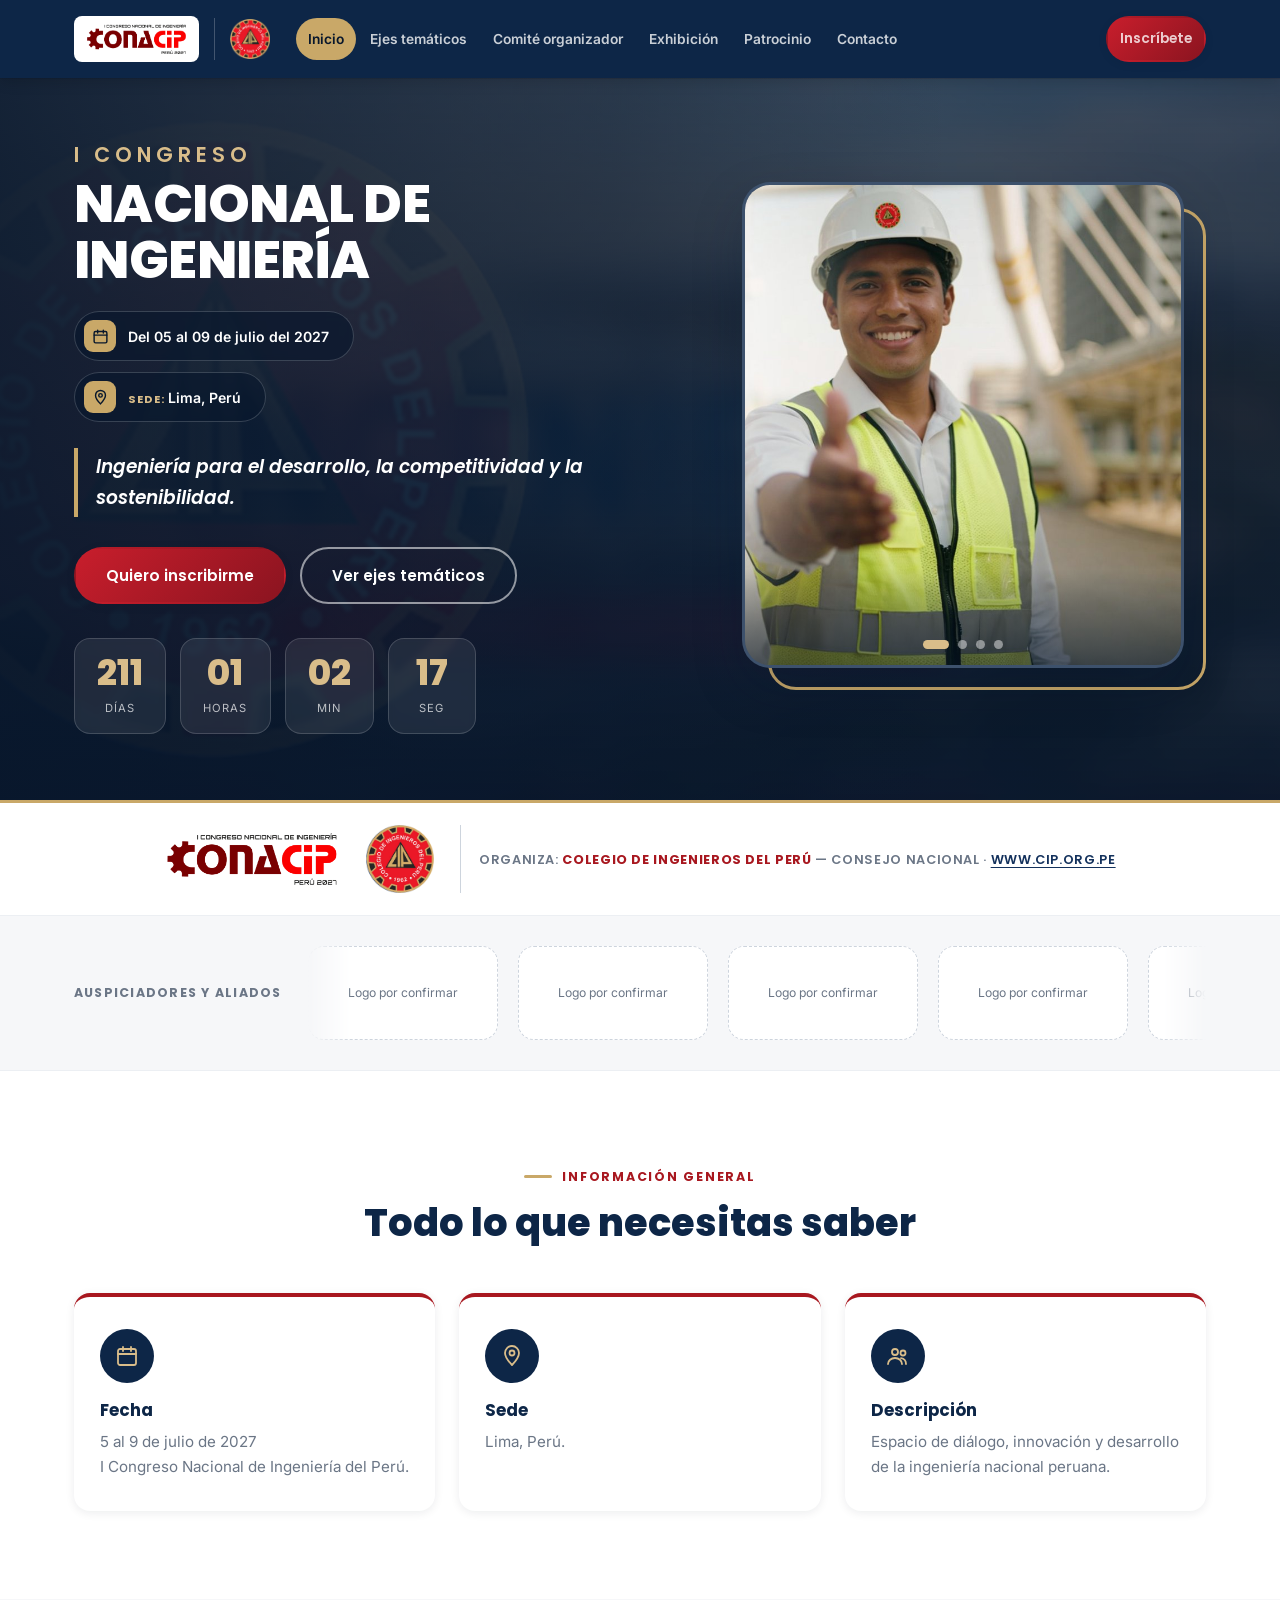
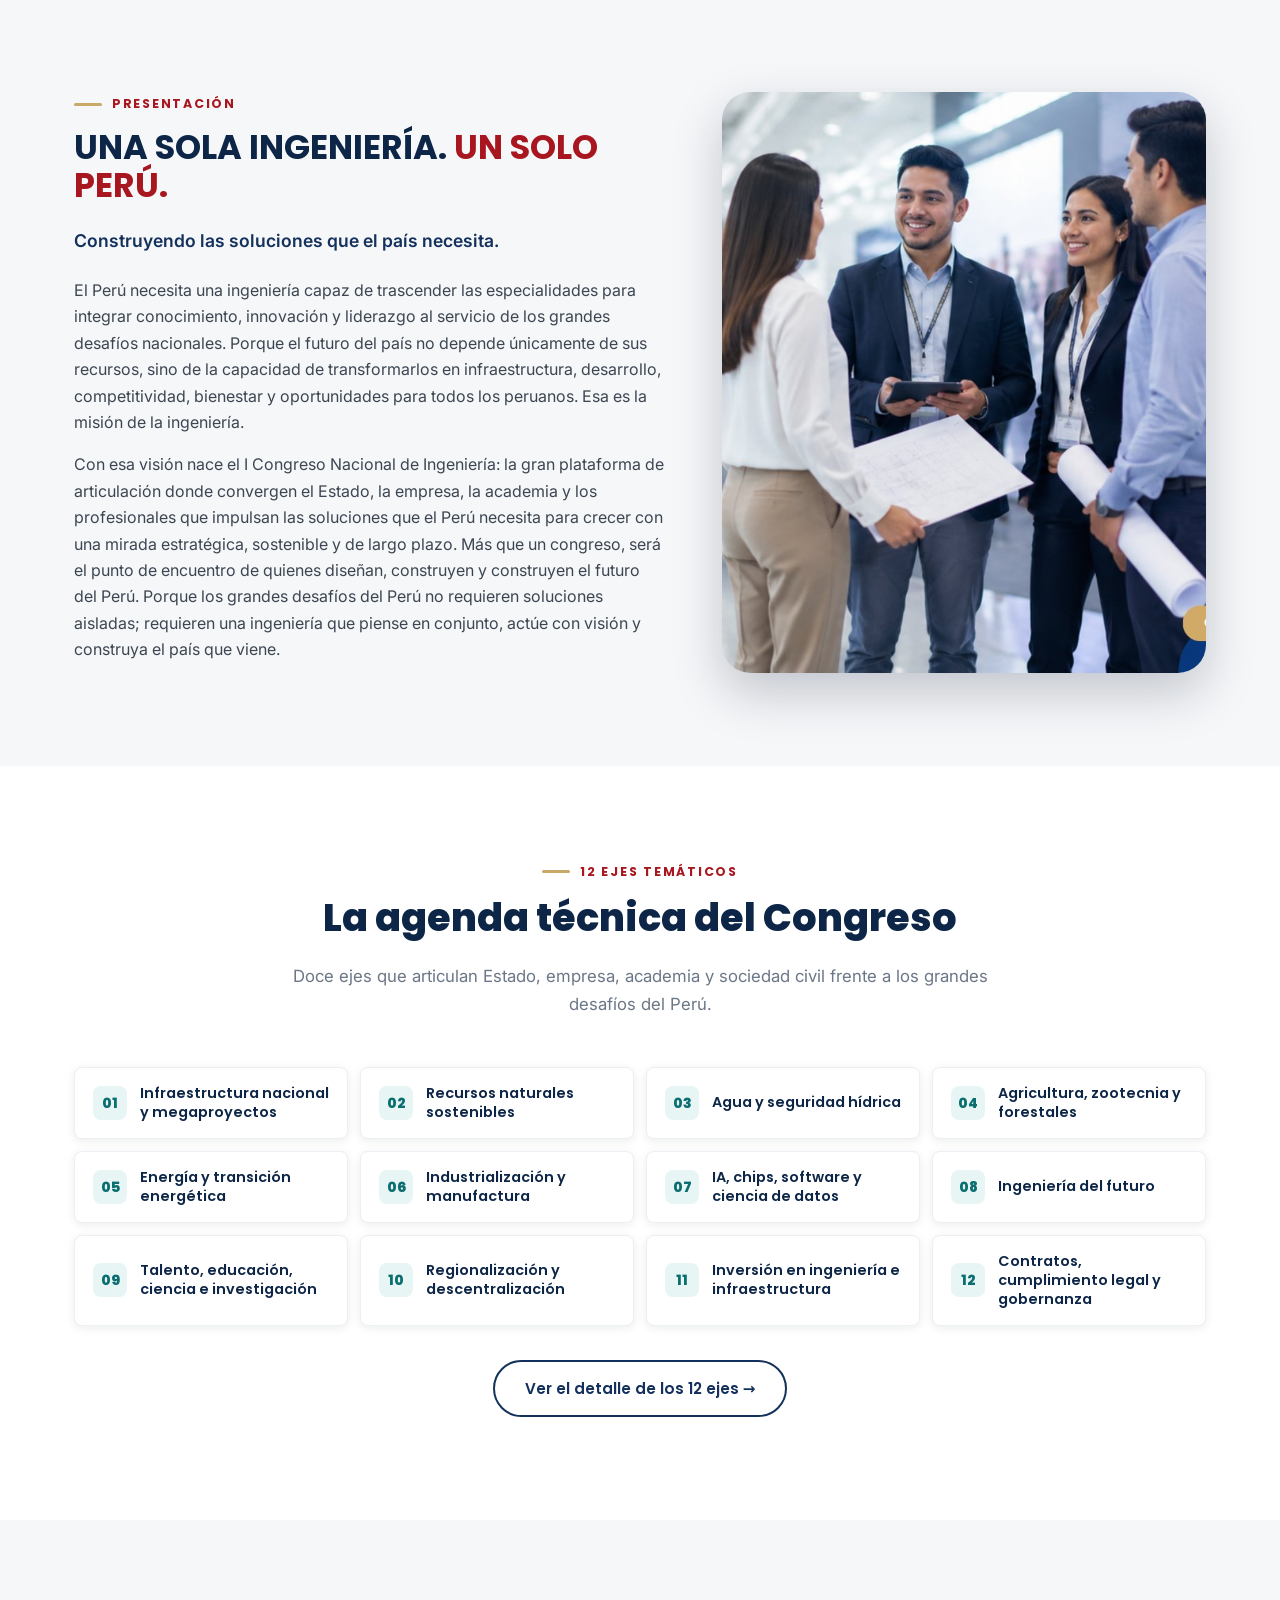
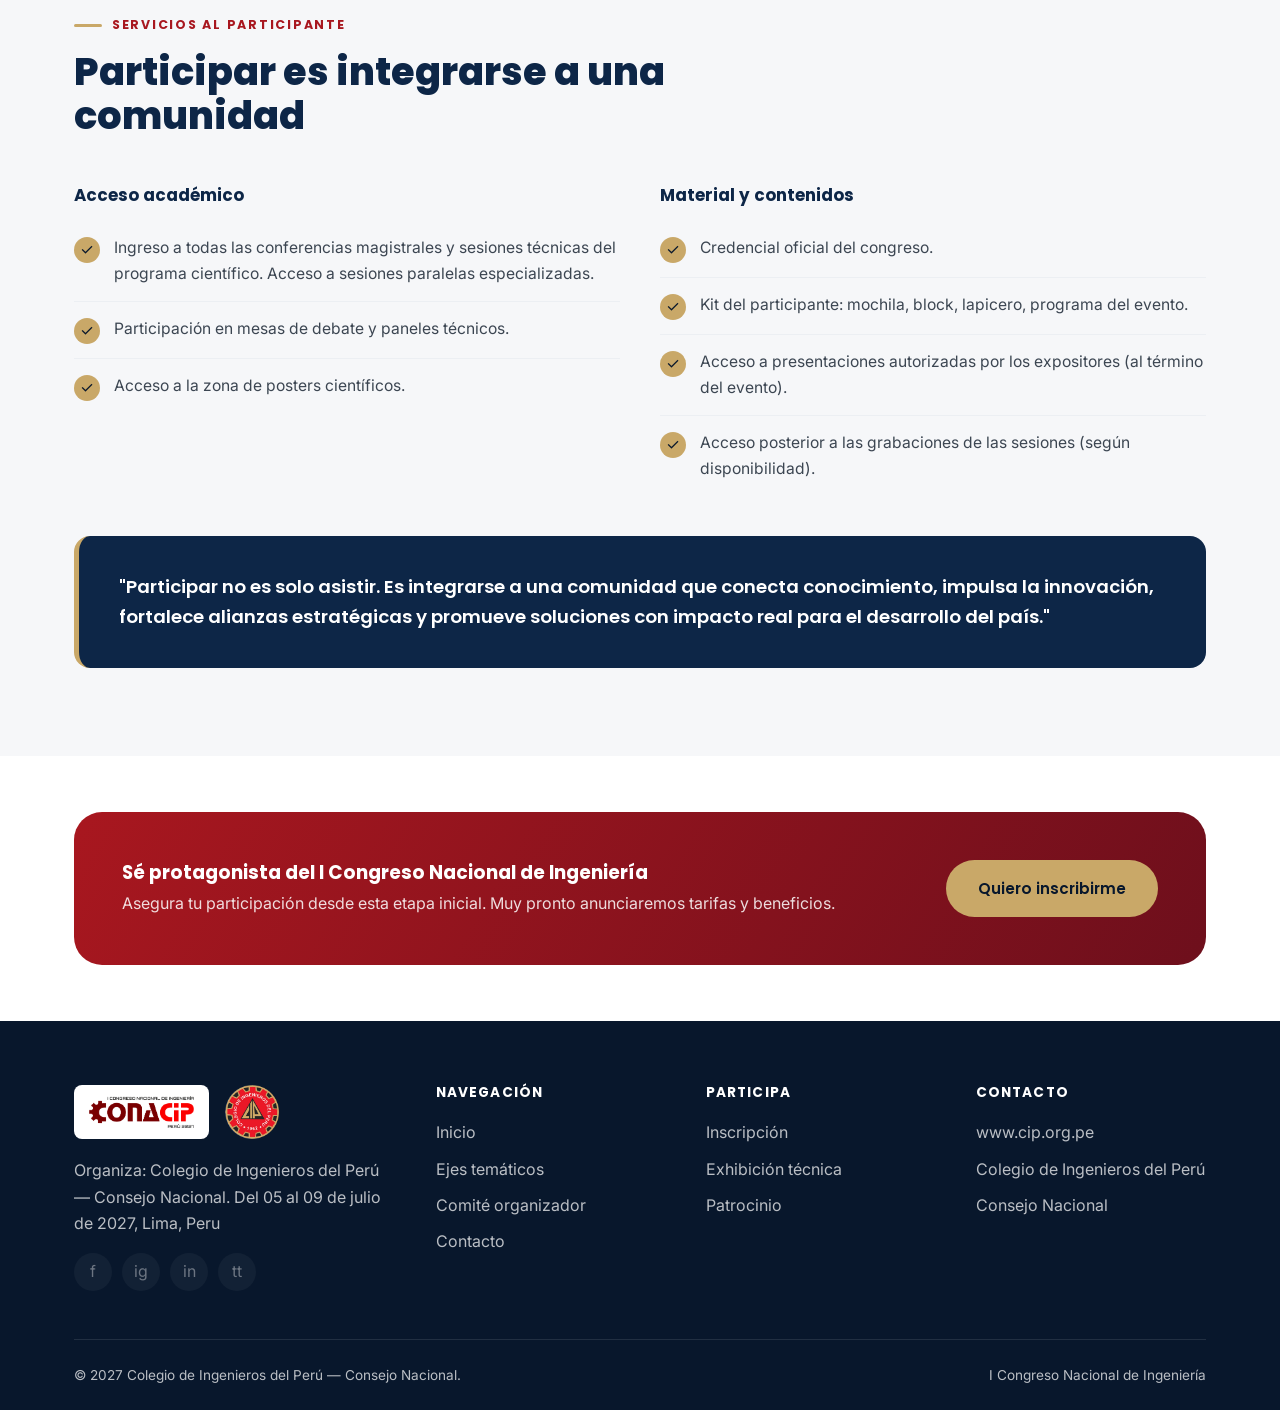
==== index.html @ ab1a4683 "V1: VersionEstableDiseñoPrincipal" ====
<!DOCTYPE html>
<html lang="es">
<head>
<meta charset="UTF-8">
<meta name="viewport" content="width=device-width, initial-scale=1.0">
<title>I Congreso Nacional de Ingeniería 2027 — CIP Consejo Nacional (Propuesta 3)</title>
<meta name="description" content="I Congreso Nacional de Ingeniería, organizado por el Colegio de Ingenieros del Perú - Consejo Nacional. Del 05 al 09 de julio de 2027, Lima, Peru">
<link rel="preconnect" href="https://fonts.googleapis.com">
<link rel="preconnect" href="https://fonts.gstatic.com" crossorigin>
<link href="https://fonts.googleapis.com/css2?family=Inter:wght@400;500;600;700&family=Poppins:wght@600;700;800&display=swap" rel="stylesheet">
<link rel="stylesheet" href="css/styles.css">
<link rel="stylesheet" href="css/styles-v3.css">
<script>
/* Habilita la aparicion al hacer scroll antes del primer pintado, para que el
   contenido no se vea y luego se esconda. Si js/main.js no llega a activar el
   observador, el respaldo muestra todo igualmente. */
(function () {
  var d = document.documentElement;
  d.classList.add("reveal-on");
  setTimeout(function () {
    if (!d.classList.contains("reveal-ready")) d.classList.remove("reveal-on");
  }, 2500);
})();
</script>
</head>
<body class="v3">

<header class="site-header">
  <div class="container">
    <a href="index.html" class="brand-lockup" aria-label="I Congreso Nacional de Ingeniería — Colegio de Ingenieros del Perú">
      <span class="plate"><img src="assets/img/logo-conacip.png" alt="I Congreso Nacional de Ingeniería — CONACIP Perú 2027"></span>
      <span class="rule" aria-hidden="true"></span>
      <img src="assets/img/logo-cip-seal.png" alt="Colegio de Ingenieros del Perú" class="seal">
    </a>
    <nav class="nav">
      <a href="index.html" class="active">Inicio</a>
      <a href="ejes-tematicos.html">Ejes temáticos</a>
      <a href="comite-organizador.html">Comité organizador</a>
      <a href="exhibicion.html">Exhibición</a>
      <a href="patrocinio.html">Patrocinio</a>
      <a href="contacto.html">Contacto</a>
      <a href="inscripcion.html" class="btn btn-primary nav-cta">Inscríbete</a>
    </nav>
    <button class="nav-toggle" aria-label="Abrir menú" aria-expanded="false">
      <span></span><span></span><span></span>
    </button>
  </div>
</header>

<section class="hero-v3">
  <div class="container">
    <div class="hero-v3-grid">
      <div class="hero-v3-content">
        <p class="kicker">I Congreso</p>
        <h1>Nacional de Ingeniería</h1>

        <div class="hero-v3-meta">
          <span class="chip-v3">
            <span class="ic" aria-hidden="true">
              <svg width="17" height="17" viewBox="0 0 24 24" fill="none" stroke="currentColor" stroke-width="2" stroke-linecap="round" stroke-linejoin="round"><rect x="3" y="5" width="18" height="16" rx="2"/><path d="M16 3v4M8 3v4M3 10h18"/></svg>
            </span>
            Del 05 al 09 de julio del 2027
          </span>
          <span class="chip-v3">
            <span class="ic" aria-hidden="true">
              <svg width="17" height="17" viewBox="0 0 24 24" fill="none" stroke="currentColor" stroke-width="2" stroke-linecap="round" stroke-linejoin="round"><path d="M12 21s7-7.2 7-12a7 7 0 1 0-14 0c0 4.8 7 12 7 12z"/><circle cx="12" cy="9" r="2.5"/></svg>
            </span>
            <span><span class="lbl">Sede:</span>Lima, Perú</span>
          </span>
        </div>

        <p class="hero-v3-tagline">Ingeniería para el desarrollo, la competitividad y la sostenibilidad.</p>

        <div class="hero-actions">
          <a href="inscripcion.html" class="btn btn-primary">Quiero inscribirme</a>
          <a href="ejes-tematicos.html" class="btn btn-outline">Ver ejes temáticos</a>
        </div>

        <div class="countdown" data-countdown aria-label="Cuenta regresiva al 5 de julio de 2027">
          <div class="unit"><span class="num" data-days>00</span><span class="label">Días</span></div>
          <div class="unit"><span class="num" data-hours>00</span><span class="label">Horas</span></div>
          <div class="unit"><span class="num" data-minutes>00</span><span class="label">Min</span></div>
          <div class="unit"><span class="num" data-seconds>00</span><span class="label">Seg</span></div>
        </div>
      </div>

      <div class="hero-v3-visual">
        <span class="accent" aria-hidden="true"></span>
        <!-- Carrusel del hero: las imágenes se alternan solas cada 5 s.
             Para cambiarlas, agrega o quita <img> aquí; los puntos de
             navegación se generan solos según cuántas haya.
             La primera debe llevar class="is-active". -->
        <div class="frame hero-carousel" data-carousel
             aria-roledescription="carrusel"
             aria-label="Imágenes del I Congreso Nacional de Ingeniería">
          <img class="is-active" fetchpriority="high"
               src="assets/img/photo-manifiesto.jpg"
               alt="Ingeniero peruano con casco del Colegio de Ingenieros del Perú">
          <img src="assets/img/photo-comite.jpg"
               alt="Profesionales de la ingeniería revisando planos de un proyecto">
          <img src="assets/img/photo-patrocinio.jpg"
               alt="Equipo técnico analizando información de un proyecto de ingeniería">
          <img src="assets/img/photo-sede-cuartel.jpg"
               alt="Cuartel General del Ejército del Perú, sede del Congreso">
        </div>
      </div>
    </div>
  </div>
</section>

<div class="organiza-strip">
  <div class="container">
    <span class="marks">
      <img src="assets/img/logo-conacip.png" alt="CONACIP Perú 2027" class="logo-event">
      <img src="assets/img/logo-cip-seal.png" alt="Sello del Colegio de Ingenieros del Perú" class="seal">
    </span>
    <p>Organiza: <strong>Colegio de Ingenieros del Perú</strong> — Consejo Nacional · <a href="https://www.cip.org.pe" target="_blank" rel="noopener">www.cip.org.pe</a></p>
  </div>
</div>

<div class="sponsor-strip">
  <div class="container">
    <span class="tag">Auspiciadores y aliados</span>
    <!-- Cinta giratoria de logos. js/main.js duplica los elementos las veces
         necesarias para que el giro no tenga cortes y calcula la duracion
         segun el ancho, para que siempre avance a la misma velocidad.
         Para poner un logo real: <span class="slot"><img src="..." alt="Nombre"></span> -->
    <div class="sponsor-marquee" data-marquee aria-label="Auspiciadores y aliados del Congreso">
      <div class="sponsor-slots">
        <span class="slot">Logo por confirmar</span>
        <span class="slot">Logo por confirmar</span>
        <span class="slot">Logo por confirmar</span>
        <span class="slot">Logo por confirmar</span>
        <span class="slot">Logo por confirmar</span>
        <span class="slot">Logo por confirmar</span>
      </div>
    </div>
  </div>
</div>

<section>
  <div class="container">
    <div class="section-head center">
      <span class="eyebrow" style="justify-content:center">Información general</span>
      <h2>Todo lo que necesitas saber</h2>
    </div>
    <div class="info-grid">
      <div class="info-card">
        <div class="icon">
          <svg width="24" height="24" viewBox="0 0 24 24" fill="none" stroke="currentColor" stroke-width="1.8" stroke-linecap="round" stroke-linejoin="round"><rect x="3" y="5" width="18" height="16" rx="2"/><path d="M16 3v4M8 3v4M3 10h18"/></svg>
        </div>
        <h3>Fecha</h3>
        <p>5 al 9 de julio de 2027<br>I Congreso Nacional de Ingeniería del Perú.</p>
      </div>
      <div class="info-card">
        <div class="icon">
          <svg width="24" height="24" viewBox="0 0 24 24" fill="none" stroke="currentColor" stroke-width="1.8" stroke-linecap="round" stroke-linejoin="round"><path d="M12 21s7-7.2 7-12a7 7 0 1 0-14 0c0 4.8 7 12 7 12z"/><circle cx="12" cy="9" r="2.5"/></svg>
        </div>
        <h3>Sede</h3>
        <p>Lima, Perú.</p>
      </div>
      <div class="info-card">
        <div class="icon">
          <svg width="24" height="24" viewBox="0 0 24 24" fill="none" stroke="currentColor" stroke-width="1.8" stroke-linecap="round" stroke-linejoin="round"><circle cx="9" cy="8" r="3"/><path d="M2 20c0-3.3 3.1-6 7-6s7 2.7 7 6"/><circle cx="17" cy="9" r="2.5"/><path d="M15 14.2c2.9.5 5 2.7 5 5.8"/></svg>
        </div>
        <h3>Descripción</h3>
        <p>Espacio de diálogo, innovación y desarrollo de la ingeniería nacional peruana.</p>
      </div>
    </div>
  </div>
</section>

<section class="bg-gray">
  <div class="container">
    <div class="manifesto">
      <div class="manifesto-text">
        <span class="eyebrow">Presentación</span>
        <h2>UNA SOLA INGENIERÍA. <em>UN SOLO PERÚ.</em></h2>
        <p class="sub">Construyendo las soluciones que el país necesita.</p>
        <p>El Perú necesita una ingeniería capaz de trascender las especialidades para integrar conocimiento, innovación y liderazgo al servicio de los grandes desafíos nacionales. Porque el futuro del país no depende únicamente de sus recursos, sino de la capacidad de transformarlos en infraestructura, desarrollo, competitividad, bienestar y oportunidades para todos los peruanos. Esa es la misión de la ingeniería.</p>
        <p>Con esa visión nace el I Congreso Nacional de Ingeniería: la gran plataforma de articulación donde convergen el Estado, la empresa, la academia y los profesionales que impulsan las soluciones que el Perú necesita para crecer con una mirada estratégica, sostenible y de largo plazo. Más que un congreso, será el punto de encuentro de quienes diseñan, construyen y construyen el futuro del Perú. Porque los grandes desafíos del Perú no requieren soluciones aisladas; requieren una ingeniería que piense en conjunto, actúe con visión y construya el país que viene.</p>
      </div>
      <div class="manifesto-photo">
        <img src="assets/img/photo-comite.jpg" alt="Profesionales de la ingeniería revisando planos">
      </div>
    </div>
  </div>
</section>

<section>
  <div class="container">
    <div class="section-head center">
      <span class="eyebrow" style="justify-content:center">12 ejes temáticos</span>
      <h2>La agenda técnica del Congreso</h2>
      <p>Doce ejes que articulan Estado, empresa, academia y sociedad civil frente a los grandes desafíos del Perú.</p>
    </div>

    <!-- Se arma desde js/ejes-data.js; comparte datos con ejes-tematicos.html -->
    <div class="ejes-mini" id="ejes-mini"></div>

    <p class="ejes-note"><a href="ejes-tematicos.html" class="btn btn-outline-navy">Ver el detalle de los 12 ejes →</a></p>
  </div>
</section>

<section class="bg-gray">
  <div class="container">
    <div class="section-head">
      <span class="eyebrow">Servicios al participante</span>
      <h2>Participar es integrarse a una comunidad</h2>
    </div>
    <div class="services-grid">
      <div>
        <h3 style="font-size:1.05rem;margin-bottom:16px;">Acceso académico</h3>
        <ul class="service-list">
          <li><span class="check">✓</span>Ingreso a todas las conferencias magistrales y sesiones técnicas del programa científico. Acceso a sesiones paralelas especializadas.</li>
          <li><span class="check">✓</span>Participación en mesas de debate y paneles técnicos.</li>
          <li><span class="check">✓</span>Acceso a la zona de posters científicos.</li>
        </ul>
      </div>
      <div>
        <h3 style="font-size:1.05rem;margin-bottom:16px;">Material y contenidos</h3>
        <ul class="service-list">
          <li><span class="check">✓</span>Credencial oficial del congreso.</li>
          <li><span class="check">✓</span>Kit del participante: mochila, block, lapicero, programa del evento.</li>
          <li><span class="check">✓</span>Acceso a presentaciones autorizadas por los expositores (al término del evento).</li>
          <li><span class="check">✓</span>Acceso posterior a las grabaciones de las sesiones (según disponibilidad).</li>
        </ul>
      </div>
    </div>
    <div class="closing-quote">
      "Participar no es solo asistir. Es integrarse a una comunidad que conecta conocimiento, impulsa la innovación, fortalece alianzas estratégicas y promueve soluciones con impacto real para el desarrollo del país."
    </div>
  </div>
</section>

<section class="tight">
  <div class="container">
    <div class="cta-banner">
      <div>
        <h3>Sé protagonista del I Congreso Nacional de Ingeniería</h3>
        <p>Asegura tu participación desde esta etapa inicial. Muy pronto anunciaremos tarifas y beneficios.</p>
      </div>
      <a href="inscripcion.html" class="btn btn-gold">Quiero inscribirme</a>
    </div>
  </div>
</section>

<footer class="site-footer">
  <div class="container">
    <div class="footer-grid">
      <div class="footer-col">
        <div class="footer-brand">
          <span class="mark-badge"><img src="assets/img/logo-conacip.png" alt="I Congreso Nacional de Ingeniería"></span>
          <img src="assets/img/logo-cip-seal.png" alt="Colegio de Ingenieros del Perú" class="seal">
        </div>
        <p>Organiza: Colegio de Ingenieros del Perú — Consejo Nacional. Del 05 al 09 de julio de 2027, Lima, Peru</p>
        <div class="footer-social">
          <a href="#" aria-label="Facebook (próximamente)" title="Próximamente">f</a>
          <a href="#" aria-label="Instagram (próximamente)" title="Próximamente">ig</a>
          <a href="#" aria-label="LinkedIn (próximamente)" title="Próximamente">in</a>
          <a href="#" aria-label="TikTok (próximamente)" title="Próximamente">tt</a>
        </div>
      </div>
      <div class="footer-col">
        <h4>Navegación</h4>
        <ul>
          <li><a href="index.html">Inicio</a></li>
          <li><a href="ejes-tematicos.html">Ejes temáticos</a></li>
          <li><a href="comite-organizador.html">Comité organizador</a></li>
          <li><a href="contacto.html">Contacto</a></li>
        </ul>
      </div>
      <div class="footer-col">
        <h4>Participa</h4>
        <ul>
          <li><a href="inscripcion.html">Inscripción</a></li>
          <li><a href="exhibicion.html">Exhibición técnica</a></li>
          <li><a href="patrocinio.html">Patrocinio</a></li>
        </ul>
      </div>
      <div class="footer-col">
        <h4>Contacto</h4>
        <ul>
          <li><a href="https://www.cip.org.pe" target="_blank" rel="noopener">www.cip.org.pe</a></li>
          <li>Colegio de Ingenieros del Perú</li>
          <li>Consejo Nacional</li>
        </ul>
      </div>
    </div>
    <div class="footer-bottom">
      <span>© 2027 Colegio de Ingenieros del Perú — Consejo Nacional.</span>
      <span>I Congreso Nacional de Ingeniería</span>
    </div>
  </div>
</footer>

<script src="js/main.js"></script>
<script src="js/ejes-data.js"></script>
<script src="js/ejes.js"></script>
</body>
</html>
---- css/styles.css ----
/* ==========================================================================
   I Congreso Nacional de Ingeniería — CIP-CN 2027
   ========================================================================== */

:root {
  --navy-950: #08172c;
  --navy-900: #0d2647;
  --navy-800: #13315c;
  --navy-700: #1c4272;
  --red-900: #6e0f1c;
  --red-800: #8b1420;
  --red-700: #a8171f;
  --red-600: #c81e2c;
  --gold-500: #c9a868;
  --gold-400: #d9bd8a;
  --gray-050: #f6f7f9;
  --gray-100: #eceff3;
  --gray-300: #cdd4dd;
  --gray-500: #6b7686;
  --gray-700: #3c4652;
  --white: #ffffff;

  --font-head: "Poppins", "Montserrat", system-ui, sans-serif;
  --font-body: "Inter", system-ui, -apple-system, sans-serif;

  --radius-sm: 8px;
  --radius-md: 16px;
  --radius-lg: 28px;
  --radius-pill: 999px;

  --shadow-sm: 0 2px 10px rgba(8, 23, 44, 0.08);
  --shadow-md: 0 10px 30px rgba(8, 23, 44, 0.14);
  --shadow-lg: 0 20px 50px rgba(8, 23, 44, 0.22);

  --container-w: 1180px;
}

/* Reset ------------------------------------------------------------------ */

*, *::before, *::after { box-sizing: border-box; }
html { scroll-behavior: smooth; }
body {
  margin: 0;
  font-family: var(--font-body);
  color: var(--gray-700);
  background: var(--white);
  line-height: 1.65;
  -webkit-font-smoothing: antialiased;
}
img { max-width: 100%; display: block; }
a { color: inherit; text-decoration: none; }
ul { margin: 0; padding: 0; list-style: none; }
h1, h2, h3, h4 {
  font-family: var(--font-head);
  color: var(--navy-900);
  line-height: 1.15;
  margin: 0 0 0.6em;
}
p { margin: 0 0 1em; }
button { font-family: inherit; cursor: pointer; }
input, textarea { font-family: inherit; }

.container {
  width: 100%;
  max-width: var(--container-w);
  margin: 0 auto;
  padding: 0 24px;
}

section { padding: 88px 0; }
section.tight { padding: 56px 0; }
.bg-gray { background: var(--gray-050); }
.bg-navy { background: var(--navy-900); color: rgba(255,255,255,0.9); }
.bg-navy h2, .bg-navy h3 { color: #fff; }

/* Section heading ---------------------------------------------------------*/

.eyebrow {
  display: inline-flex;
  align-items: center;
  gap: 10px;
  font-family: var(--font-head);
  font-weight: 700;
  font-size: 0.78rem;
  letter-spacing: 0.14em;
  text-transform: uppercase;
  color: var(--red-700);
  margin-bottom: 14px;
}
.eyebrow::before {
  content: "";
  width: 28px;
  height: 3px;
  background: var(--gold-500);
  border-radius: 2px;
}
.section-head { max-width: 720px; margin-bottom: 48px; }
.section-head.center { margin-left: auto; margin-right: auto; text-align: center; }
.section-head h2 { font-size: clamp(1.7rem, 3vw, 2.4rem); font-weight: 800; }
.section-head p { color: var(--gray-500); font-size: 1.05rem; }

/* Buttons ------------------------------------------------------------------*/

.btn {
  display: inline-flex;
  align-items: center;
  justify-content: center;
  gap: 8px;
  padding: 14px 30px;
  border-radius: var(--radius-pill);
  font-family: var(--font-head);
  font-weight: 600;
  font-size: 0.95rem;
  border: 2px solid transparent;
  transition: transform 0.15s ease, box-shadow 0.15s ease, background 0.15s ease, color .15s ease;
  white-space: nowrap;
}
.btn:hover { transform: translateY(-2px); }
.btn-primary { background: linear-gradient(135deg, var(--red-600), var(--red-800)); color: #fff; box-shadow: var(--shadow-sm); }
.btn-primary:hover { box-shadow: var(--shadow-md); }
.btn-gold { background: var(--gold-500); color: var(--navy-950); }
.btn-outline { background: transparent; border-color: rgba(255,255,255,0.55); color: #fff; }
.btn-outline:hover { background: rgba(255,255,255,0.12); }
.btn-outline-navy { background: transparent; border-color: var(--navy-800); color: var(--navy-800); }
.btn-outline-navy:hover { background: var(--navy-900); color: #fff; }
.btn-block { width: 100%; }

/* Header -------------------------------------------------------------------*/

.site-header {
  position: sticky;
  top: 0;
  z-index: 100;
  background: var(--navy-900);
  box-shadow: 0 2px 14px rgba(0,0,0,0.18);
}
.site-header .container {
  display: flex;
  align-items: center;
  justify-content: space-between;
  height: 78px;
}
.brand { display: flex; align-items: center; gap: 12px; flex-shrink: 0; }
.brand img { height: 48px; width: auto; }
.brand-name {
  font-family: var(--font-head);
  font-weight: 700;
  font-size: 0.82rem;
  color: #fff;
  line-height: 1.25;
  white-space: nowrap;
}
.brand-name span { display: block; font-size: 0.68rem; font-weight: 500; color: var(--gold-400); letter-spacing: 0.06em; white-space: nowrap; }

.nav { display: flex; align-items: center; gap: 2px; }
.nav a {
  display: block;
  padding: 10px 12px;
  font-size: 0.86rem;
  font-weight: 600;
  color: rgba(255,255,255,0.78);
  border-radius: var(--radius-pill);
  white-space: nowrap;
  transition: background 0.15s ease, color 0.15s ease;
}
.nav a:hover { color: #fff; background: rgba(255,255,255,0.08); }
.nav a.active { color: var(--navy-950); background: var(--gold-500); }
.nav-cta { margin-left: 12px; }

.nav-toggle {
  display: none;
  flex-direction: column;
  gap: 5px;
  background: none;
  border: none;
  padding: 8px;
}
.nav-toggle span { width: 26px; height: 2.5px; background: #fff; border-radius: 2px; }

/* Footer ---------------------------------------------------------------- */

.site-footer { background: var(--navy-950); color: rgba(255,255,255,0.72); padding: 64px 0 0; }
.footer-grid {
  display: grid;
  grid-template-columns: 1.4fr 1fr 1fr 1fr;
  gap: 40px;
  padding-bottom: 48px;
  border-bottom: 1px solid rgba(255,255,255,0.1);
}
.footer-brand { display: flex; align-items: center; gap: 16px; margin-bottom: 18px; }
.footer-brand .mark-badge {
  display: inline-flex;
  background: #fff;
  padding: 9px 13px;
  border-radius: var(--radius-sm);
}
.footer-brand .mark-badge img { height: 38px; width: auto; }
.footer-brand .seal { height: 54px; width: auto; }
.footer-col h4 {
  color: #fff;
  font-size: 0.85rem;
  letter-spacing: 0.08em;
  text-transform: uppercase;
  margin-bottom: 18px;
}
.footer-col li { margin-bottom: 10px; }
.footer-col a:hover { color: #fff; }
.footer-social { display: flex; gap: 10px; margin-top: 10px; }
.footer-social a {
  width: 38px; height: 38px;
  display: flex; align-items: center; justify-content: center;
  border-radius: 50%;
  background: rgba(255,255,255,0.08);
  opacity: 0.55;
}
.footer-bottom {
  display: flex;
  justify-content: space-between;
  align-items: center;
  flex-wrap: wrap;
  gap: 10px;
  padding: 24px 0;
  font-size: 0.85rem;
}

.badge-soon {
  display: inline-block;
  font-size: 0.7rem;
  font-weight: 700;
  letter-spacing: 0.06em;
  text-transform: uppercase;
  color: var(--navy-950);
  background: var(--gold-500);
  padding: 3px 10px;
  border-radius: var(--radius-pill);
  margin-left: 8px;
}

/* Page header (inner pages) ------------------------------------------------*/

.page-header {
  background: linear-gradient(120deg, var(--navy-950) 0%, var(--navy-800) 60%, var(--red-800) 130%);
  padding: 64px 0 56px;
  color: #fff;
  position: relative;
  overflow: hidden;
}
.page-header .container { position: relative; z-index: 1; }
.page-header .eyebrow { color: var(--gold-400); }
.page-header .eyebrow::before { background: var(--gold-500); }
.page-header h1 { color: #fff; font-size: clamp(2rem, 4vw, 2.8rem); font-weight: 800; margin-bottom: 10px; }
.page-header p { color: rgba(255,255,255,0.78); max-width: 640px; font-size: 1.05rem; margin: 0; }
.page-header .crumb { font-size: 0.85rem; color: rgba(255,255,255,0.55); margin-top: 18px; }
.page-header .crumb a:hover { color: #fff; }

/* Variantes opcionales de cabecera. Se activan agregando la clase en el HTML
   de cada página; sin ella el .page-header queda como estaba. */

/* Foto anclada a la derecha, fundida hacia el navy por la izquierda: el texto
   siempre cae sobre fondo sólido, la foto nunca lo invade. */
.page-header--photo {
  min-height: 320px;
  display: flex;
  align-items: center;
}
.page-header--photo::after {
  content: "";
  position: absolute;
  top: 0; right: 0; bottom: 0;
  width: 58%;
  background-image: url("../assets/img/photo-sede-cuartel.jpg");
  background-size: cover;
  background-position: center 15%;
  opacity: 0.45;
  /* El borde izquierdo se disuelve, así no queda costura contra el degradado. */
  -webkit-mask-image: linear-gradient(90deg, transparent 0%, #000 48%);
  mask-image: linear-gradient(90deg, transparent 0%, #000 48%);
  z-index: 0;
}

/* Curvas de nivel de la identidad del Congreso sobre el degradado actual. */
.page-header--pattern {
  background-image:
    url("../assets/img/pattern-topo.svg"),
    linear-gradient(120deg, var(--navy-950) 0%, var(--navy-800) 60%, var(--red-800) 130%);
  background-repeat: no-repeat;
  background-size: cover, 100% 100%;
  background-position: center, center;
}

/* Hero (index) ------------------------------------------------------------*/

.hero {
  position: relative;
  color: #fff;
  background-image: linear-gradient(180deg, rgba(8,23,44,0.6) 0%, rgba(8,23,44,0.8) 55%, rgba(8,23,44,0.96) 100%),
    url("../assets/img/photo-hero-costaverde.jpg");
  background-size: cover;
  background-position: center 30%;
  padding: 72px 0 56px;
}
.hero-content { max-width: 760px; }
.hero .eyebrow { color: var(--gold-400); }
.hero h1 {
  color: #fff;
  font-size: clamp(2.2rem, 5vw, 3.6rem);
  font-weight: 800;
  letter-spacing: -0.01em;
}
.hero .lead { font-size: clamp(1.05rem, 2vw, 1.25rem); color: rgba(255,255,255,0.88); max-width: 620px; }
.hero-meta {
  display: flex;
  flex-wrap: wrap;
  gap: 14px;
  margin: 26px 0 34px;
}
.hero-meta .chip {
  display: flex;
  align-items: center;
  gap: 8px;
  background: rgba(255,255,255,0.1);
  border: 1px solid rgba(255,255,255,0.18);
  padding: 10px 18px;
  border-radius: var(--radius-pill);
  font-size: 0.9rem;
  font-weight: 600;
  backdrop-filter: blur(2px);
}
.hero-actions { display: flex; gap: 14px; flex-wrap: wrap; }

.countdown {
  display: flex;
  gap: 14px;
  margin-top: 46px;
  flex-wrap: wrap;
}
.countdown .unit {
  background: rgba(255,255,255,0.08);
  border: 1px solid rgba(255,255,255,0.16);
  border-radius: var(--radius-md);
  padding: 16px 22px;
  min-width: 88px;
  text-align: center;
  backdrop-filter: blur(3px);
}
.countdown .num {
  font-family: var(--font-head);
  font-size: clamp(1.6rem, 3vw, 2.2rem);
  font-weight: 800;
  color: var(--gold-400);
  line-height: 1;
}
.countdown .label {
  display: block;
  margin-top: 6px;
  font-size: 0.7rem;
  letter-spacing: 0.1em;
  text-transform: uppercase;
  color: rgba(255,255,255,0.7);
}

/* Sponsor strip ------------------------------------------------------------*/

.sponsor-strip { background: var(--gray-050); padding: 28px 0; border-bottom: 1px solid var(--gray-100); }
.sponsor-strip .container { display: flex; align-items: center; gap: 28px; flex-wrap: wrap; }
.sponsor-strip .tag {
  font-family: var(--font-head);
  font-weight: 700;
  font-size: 0.78rem;
  letter-spacing: 0.1em;
  text-transform: uppercase;
  color: var(--gray-500);
  white-space: nowrap;
}
.sponsor-slots { display: flex; gap: 14px; flex-wrap: wrap; flex: 1; }
.sponsor-slots .slot {
  width: 128px;
  height: 56px;
  border: 1.5px dashed var(--gray-300);
  border-radius: var(--radius-sm);
  display: flex;
  align-items: center;
  justify-content: center;
  font-size: 0.72rem;
  color: var(--gray-500);
  text-align: center;
  background: #fff;
}

/* Info cards (Información general) -----------------------------------------*/

.info-grid {
  display: grid;
  grid-template-columns: repeat(3, 1fr);
  gap: 24px;
}
.info-card {
  background: #fff;
  border-radius: var(--radius-md);
  padding: 32px 26px;
  box-shadow: var(--shadow-sm);
  border-top: 4px solid var(--red-700);
}
.info-card .icon {
  width: 54px; height: 54px;
  border-radius: 50%;
  background: var(--navy-900);
  color: var(--gold-400);
  display: flex; align-items: center; justify-content: center;
  margin-bottom: 18px;
}
.info-card h3 { font-size: 1.05rem; font-weight: 700; margin-bottom: 8px; }
.info-card p { color: var(--gray-500); margin: 0; font-size: 0.95rem; }

/* Manifesto ------------------------------------------------------------- */

.manifesto {
  display: grid;
  grid-template-columns: 1.1fr 0.9fr;
  gap: 56px;
  align-items: center;
}
.manifesto-text h2 { font-size: clamp(1.6rem, 3vw, 2.1rem); }
.manifesto-text h2 em { color: var(--red-700); font-style: normal; }
.manifesto-text .sub { font-weight: 600; color: var(--navy-800); font-size: 1.1rem; margin-bottom: 22px; }
.manifesto-photo { position: relative; }
.manifesto-photo img { border-radius: var(--radius-lg); box-shadow: var(--shadow-lg); }
.manifesto-photo::after {
  content: "";
  position: absolute;
  inset: 18px -18px -18px 18px;
  border: 3px solid var(--gold-500);
  border-radius: var(--radius-lg);
  z-index: -1;
}

/* Ejes temáticos ---------------------------------------------------------- */

.ejes-grid {
  display: grid;
  grid-template-columns: repeat(auto-fit, minmax(280px, 1fr));
  gap: 26px;
}
.eje-card { perspective: 1400px; height: 360px; }
.eje-card.compact { height: 190px; cursor: default; }
.eje-card-inner {
  position: relative;
  width: 100%; height: 100%;
  transition: transform 0.6s cubic-bezier(.4,.2,.2,1);
  transform-style: preserve-3d;
  cursor: pointer;
}
.eje-card.flipped .eje-card-inner { transform: rotateY(180deg); }
.eje-face {
  position: absolute; inset: 0;
  border-radius: var(--radius-md);
  backface-visibility: hidden;
  padding: 26px;
  display: flex;
  flex-direction: column;
}
.eje-front {
  background: linear-gradient(150deg, var(--red-700), var(--red-900) 85%);
  color: #fff;
  justify-content: space-between;
}
.eje-front .eje-num {
  font-family: var(--font-head);
  font-weight: 800;
  font-size: 2.6rem;
  color: rgba(255,255,255,0.35);
  line-height: 1;
}
.eje-front .icon-badge {
  width: 58px; height: 58px;
  border-radius: 50%;
  background: rgba(255,255,255,0.14);
  border: 1.5px solid rgba(255,255,255,0.4);
  display: flex; align-items: center; justify-content: center;
  margin-bottom: auto;
}
.eje-front h3 { color: #fff; font-size: 1.2rem; margin: 0; }
.eje-front .hint { font-size: 0.78rem; color: rgba(255,255,255,0.65); margin-top: 10px; }
.eje-back {
  background: var(--navy-900);
  color: rgba(255,255,255,0.9);
  transform: rotateY(180deg);
  overflow-y: auto;
}
.eje-back .eje-tag {
  font-family: var(--font-head);
  font-weight: 700;
  font-size: 0.72rem;
  letter-spacing: 0.08em;
  text-transform: uppercase;
  color: var(--gold-400);
  margin-bottom: 8px;
}
.eje-back h4 { color: #fff; font-size: 1rem; margin-bottom: 8px; }
.eje-back p { font-size: 0.82rem; line-height: 1.5; color: rgba(255,255,255,0.82); margin: 0; }

.ejes-note {
  margin-top: 34px;
  text-align: center;
  color: var(--gray-500);
  font-size: 0.92rem;
}

/* Servicios al participante -------------------------------------------------*/

.services-grid {
  display: grid;
  grid-template-columns: 1fr 1fr;
  gap: 40px;
}
.service-list li {
  display: flex;
  gap: 14px;
  padding: 14px 0;
  border-bottom: 1px solid var(--gray-100);
  font-size: 0.98rem;
}
.service-list li:last-child { border-bottom: none; }
.service-list .check {
  flex-shrink: 0;
  width: 26px; height: 26px;
  border-radius: 50%;
  background: var(--gold-500);
  color: var(--navy-950);
  display: flex; align-items: center; justify-content: center;
  margin-top: 2px;
}
.closing-quote {
  margin-top: 40px;
  background: var(--navy-900);
  color: #fff;
  padding: 36px 40px;
  border-radius: var(--radius-md);
  font-family: var(--font-head);
  font-weight: 600;
  font-size: 1.15rem;
  border-left: 5px solid var(--gold-500);
}

/* Comité organizador -------------------------------------------------------*/

.comite-layout {
  display: grid;
  grid-template-columns: 1.2fr 0.8fr;
  gap: 48px;
  align-items: start;
}
.comite-list li {
  background: linear-gradient(90deg, var(--red-700), var(--red-800));
  color: #fff;
  padding: 16px 24px;
  border-radius: var(--radius-sm);
  margin-bottom: 12px;
  font-weight: 600;
  font-size: 0.98rem;
}
.comite-list li.lead { background: linear-gradient(90deg, var(--navy-800), var(--navy-950)); }
.comite-photo img { border-radius: var(--radius-lg); box-shadow: var(--shadow-md); }
.comite-organiza {
  margin-top: 28px;
  display: flex;
  align-items: center;
  gap: 14px;
  font-weight: 600;
  color: var(--navy-800);
}
.comite-organiza img { height: 48px; }

/* Pending / próximamente block ---------------------------------------------*/

.pending-box {
  background: var(--gray-050);
  border: 1.5px dashed var(--gray-300);
  border-radius: var(--radius-md);
  padding: 40px;
  text-align: center;
}
.pending-box h3 { margin-bottom: 8px; }
.pending-box p { color: var(--gray-500); max-width: 520px; margin: 0 auto 24px; }

.newsletter-form {
  display: flex;
  gap: 10px;
  max-width: 460px;
  margin: 0 auto;
  flex-wrap: wrap;
}
.newsletter-form input {
  flex: 1;
  min-width: 200px;
  padding: 13px 18px;
  border-radius: var(--radius-pill);
  border: 1.5px solid var(--gray-300);
  font-size: 0.95rem;
}
.newsletter-form input:focus { outline: 2px solid var(--navy-700); }
.form-note { font-size: 0.82rem; color: var(--gray-500); margin-top: 14px; }
.form-success {
  display: none;
  margin-top: 16px;
  font-weight: 600;
  color: var(--navy-800);
  background: rgba(201,168,104,0.18);
  padding: 12px 18px;
  border-radius: var(--radius-sm);
}
.form-success.show { display: block; }

/* Generic content blocks ----------------------------------------------------*/

.prose { max-width: 780px; }
.prose p { font-size: 1.03rem; }
.two-col {
  display: grid;
  grid-template-columns: 1.1fr 0.9fr;
  gap: 48px;
  align-items: start;
}
.pill-list { display: flex; flex-wrap: wrap; gap: 10px; }
.pill-list li {
  background: var(--gray-100);
  color: var(--navy-800);
  font-weight: 600;
  font-size: 0.88rem;
  padding: 8px 16px;
  border-radius: var(--radius-pill);
}
.stat-box {
  background: #fff;
  border-radius: var(--radius-md);
  padding: 26px;
  box-shadow: var(--shadow-sm);
  text-align: center;
}
.stat-box .big { font-family: var(--font-head); font-size: 2.4rem; font-weight: 800; color: var(--red-700); }
.stat-box .small { color: var(--gray-500); font-size: 0.9rem; }

/* El punto va posicionado, no como flex item: así el texto del <li> puede
   llevar <strong> o <a> sin partirse en columnas. */
.checklist li {
  position: relative;
  padding: var(--cl-pad, 10px) 0 var(--cl-pad, 10px) 20px;
  font-size: 0.95rem;
}
.checklist .dot {
  position: absolute;
  left: 0;
  top: calc(var(--cl-pad, 10px) + 0.58em);
  width: 8px; height: 8px;
  border-radius: 50%;
  background: var(--gold-500);
}

/* Exhibición ----------------------------------------------------------------*/

.benefit-grid {
  display: grid;
  grid-template-columns: repeat(2, 1fr);
  gap: 18px;
}
.benefit-card {
  background: #fff;
  border-radius: var(--radius-md);
  padding: 24px;
  box-shadow: var(--shadow-sm);
  border-left: 4px solid var(--red-700);
}
.benefit-card h4 { font-size: 0.98rem; margin-bottom: 4px; }
.benefit-card p { font-size: 0.88rem; color: var(--gray-500); margin: 0; }

.capacity-box {
  display: grid;
  grid-template-columns: repeat(3, 1fr);
  gap: 20px;
  margin-top: 30px;
}

/* Ficha técnica / especificaciones ------------------------------------------*/

.spec-grid {
  display: grid;
  grid-template-columns: repeat(2, 1fr);
  gap: 22px;
}
.spec-card {
  background: #fff;
  border-radius: var(--radius-md);
  padding: 26px 28px;
  box-shadow: var(--shadow-sm);
  border-top: 4px solid var(--navy-800);
}
.spec-card.accent-red { border-top-color: var(--red-700); }
.spec-card .spec-head {
  display: flex;
  align-items: center;
  gap: 12px;
  margin-bottom: 14px;
}
.spec-card .spec-head .tick {
  flex-shrink: 0;
  width: 30px; height: 30px;
  border-radius: 50%;
  background: var(--navy-900);
  color: #fff;
  display: flex; align-items: center; justify-content: center;
}
.spec-card.accent-red .spec-head .tick { background: var(--red-700); }
.spec-card .spec-head h3 {
  font-size: 0.98rem;
  margin: 0;
  letter-spacing: 0.01em;
}
.spec-card .checklist li { --cl-pad: 7px; font-size: 0.92rem; }
.spec-card .spec-note {
  margin: 14px 0 0;
  font-size: 0.82rem;
  color: var(--gray-500);
  font-style: italic;
}

.note-box {
  background: var(--gray-050);
  border-left: 4px solid var(--gold-500);
  border-radius: var(--radius-sm);
  padding: 24px 28px;
}
.note-box h4 { font-size: 0.95rem; margin-bottom: 8px; }
.note-box p { font-size: 0.9rem; color: var(--gray-500); margin: 0 0 0.7em; }
.note-box p:last-child { margin-bottom: 0; }

/* Patrocinio ----------------------------------------------------------------*/

.quote-block {
  background: linear-gradient(135deg, var(--navy-950), var(--navy-800));
  color: #fff;
  padding: 44px;
  border-radius: var(--radius-lg);
  font-family: var(--font-head);
  font-size: 1.15rem;
  font-weight: 500;
  line-height: 1.6;
}
.quote-block strong { color: var(--gold-400); }

.modality-grid {
  display: grid;
  grid-template-columns: repeat(4, 1fr);
  gap: 20px;
}
.modality-card {
  border-radius: var(--radius-md);
  padding: 26px 22px;
  color: #fff;
  min-height: 230px;
}
.modality-card:nth-child(odd) { background: linear-gradient(160deg, var(--navy-800), var(--navy-950)); }
.modality-card:nth-child(even) { background: linear-gradient(160deg, var(--red-700), var(--red-900)); }
.modality-card .icon-badge {
  width: 50px; height: 50px;
  border-radius: 50%;
  background: rgba(255,255,255,0.16);
  display: flex; align-items: center; justify-content: center;
  margin-bottom: 18px;
}
.modality-card h4 { color: #fff; font-size: 1rem; margin-bottom: 10px; }
.modality-card p { font-size: 0.85rem; color: rgba(255,255,255,0.82); margin: 0 0 0.8em; }
.modality-card p:last-child { margin-bottom: 0; }

/* Qué obtiene su organización al auspiciar */

.gain-list { display: grid; gap: 16px; }
.gain-item {
  display: grid;
  grid-template-columns: 88px 1fr;
  align-items: start;
  border-radius: var(--radius-md);
  overflow: hidden;
  color: #fff;
}
.gain-item:nth-child(odd) { background: linear-gradient(100deg, var(--red-900), var(--red-700)); }
.gain-item:nth-child(even) { background: linear-gradient(100deg, var(--navy-900), var(--navy-700)); }
.gain-num {
  font-family: var(--font-head);
  font-size: 3.4rem;
  font-weight: 800;
  line-height: 1;
  text-align: center;
  padding: 24px 0;
  color: rgba(255,255,255,0.3);
}
.gain-body { padding: 24px 30px 24px 0; }
.gain-body h3 { color: #fff; font-size: 1rem; margin: 0 0 10px; }
.gain-body p { font-size: 0.9rem; color: rgba(255,255,255,0.84); margin: 0; }
.gain-body ul { list-style: none; margin: 0; padding: 0; }
.gain-body li {
  font-size: 0.9rem;
  color: rgba(255,255,255,0.84);
  padding: 3px 0 3px 17px;
  position: relative;
}
.gain-body li::before {
  content: "";
  position: absolute;
  left: 0;
  top: 12px;
  width: 5px; height: 5px;
  border-radius: 50%;
  background: rgba(255,255,255,0.6);
}

.tier-row {
  display: flex;
  gap: 14px;
  flex-wrap: wrap;
  justify-content: center;
}
.tier {
  flex: 1;
  min-width: 130px;
  text-align: center;
  padding: 22px 12px;
  border-radius: var(--radius-md);
  font-family: var(--font-head);
  font-weight: 700;
}
.tier-platino { background: linear-gradient(160deg,#eef1f5,#c9d2dc); color: var(--navy-950); }
.tier-oro { background: linear-gradient(160deg,var(--gold-400),#a8823f); color: #33270e; }
.tier-plata { background: linear-gradient(160deg,#dfe3e8,#a9b3bd); color: var(--navy-950); }
.tier-cobre { background: linear-gradient(160deg,#d79067,#a1552a); color: #fff; }
.tier-zinc { background: linear-gradient(160deg,#9fb0bd,#5f707d); color: #fff; }
.tier-colaborador { background: linear-gradient(160deg,var(--navy-700),var(--navy-950)); color: #fff; }

/* Tables --------------------------------------------------------------------*/

.table-wrap { overflow-x: auto; border-radius: var(--radius-md); box-shadow: var(--shadow-sm); }
table { width: 100%; border-collapse: collapse; min-width: 640px; background: #fff; }
th, td { padding: 14px 18px; text-align: left; border-bottom: 1px solid var(--gray-100); font-size: 0.92rem; }
thead th { background: var(--navy-900); color: #fff; font-family: var(--font-head); font-weight: 600; }
tbody tr:nth-child(even) { background: var(--gray-050); }

/* Contact -------------------------------------------------------------------*/

.contact-grid {
  display: grid;
  grid-template-columns: 1fr 1fr;
  gap: 48px;
}
.contact-card {
  background: #fff;
  border-radius: var(--radius-md);
  box-shadow: var(--shadow-sm);
  padding: 32px;
}
.contact-item { display: flex; gap: 16px; padding: 16px 0; border-bottom: 1px solid var(--gray-100); }
.contact-item:last-child { border-bottom: none; }
.contact-item .icon {
  width: 44px; height: 44px;
  border-radius: 50%;
  background: var(--gray-100);
  color: var(--navy-800);
  display: flex; align-items: center; justify-content: center;
  flex-shrink: 0;
}

/* CTA banner ------------------------------------------------------------- */

.cta-banner {
  background: linear-gradient(120deg, var(--red-700), var(--red-900));
  color: #fff;
  border-radius: var(--radius-lg);
  padding: 48px;
  display: flex;
  align-items: center;
  justify-content: space-between;
  gap: 30px;
  flex-wrap: wrap;
}
.cta-banner h3 { color: #fff; margin-bottom: 6px; }
.cta-banner p { color: rgba(255,255,255,0.85); margin: 0; }

/* Responsive ------------------------------------------------------------- */

@media (max-width: 980px) {
  .nav { position: fixed; top: 78px; left: 0; right: 0; bottom: 0; background: var(--navy-950); flex-direction: column; align-items: stretch; padding: 20px; gap: 6px; transform: translateX(100%); transition: transform 0.25s ease; overflow-y: auto; }
  .nav.open { transform: translateX(0); }
  .nav a { padding: 14px 18px; font-size: 1rem; }
  .nav-cta { margin: 12px 0 0; }
  .nav-toggle { display: flex; }

  .manifesto, .two-col, .comite-layout, .contact-grid { grid-template-columns: 1fr; }
  .manifesto-photo { order: -1; }
  .info-grid, .services-grid, .benefit-grid, .capacity-box, .spec-grid { grid-template-columns: 1fr; }
  .modality-grid { grid-template-columns: repeat(2, 1fr); }
  .footer-grid { grid-template-columns: 1fr 1fr; }
  .cta-banner { flex-direction: column; align-items: flex-start; }
}

@media (max-width: 640px) {
  section { padding: 56px 0; }
  .footer-grid { grid-template-columns: 1fr; }
  .modality-grid { grid-template-columns: 1fr; }
  .countdown { gap: 10px; }
  .countdown .unit { min-width: 72px; padding: 12px 14px; }
  .tier { min-width: 100%; }
  /* En móvil la foto competiría con el texto: se oculta y queda el degradado. */
  .page-header--photo { min-height: 0; }
  .page-header--photo::after { display: none; }
  .gain-item { grid-template-columns: 58px 1fr; }
  .gain-num { font-size: 2.3rem; padding: 22px 0; }
  .gain-body { padding: 22px 22px 22px 0; }
}
---- css/styles-v3.css ----
/* ==========================================================================
   PROPUESTA V3 — colores y estilos de index.html + distribución de index-v2.html
   Capa de overrides. Se carga DESPUÉS de css/styles.css.
   Todo está bajo `body.v3` para no afectar a las demás versiones.
   ========================================================================== */

/* Cabecera azul (v1) con doble marca: logo del evento + sello CIP ----------- */

body.v3 .site-header .container { gap: 26px; }
/* El menú arranca junto al logo; el botón queda anclado a la derecha */
body.v3 .nav { flex: 1; justify-content: flex-start; }
body.v3 .nav .nav-cta { margin-left: auto; }

body.v3 .brand-lockup {
  display: flex;
  align-items: center;
  gap: 15px;
  flex-shrink: 0;
}
/* El logo CONACIP tiene tinta oscura: va sobre placa blanca en el azul */
body.v3 .brand-lockup .plate {
  display: inline-flex;
  background: #fff;
  padding: 6px 11px;
  border-radius: var(--radius-sm);
}
body.v3 .brand-lockup .plate img { height: 34px; width: auto; }
body.v3 .brand-lockup .rule { width: 1px; height: 42px; background: rgba(255, 255, 255, 0.22); flex-shrink: 0; }
body.v3 .brand-lockup .seal { height: 40px; width: auto; }

/* Hero: fondo y colores de v1, distribución de v2 -------------------------- */

body.v3 .hero-v3 {
  position: relative;
  overflow: hidden;
  padding: 0;
  color: #fff;
  background-image: linear-gradient(180deg, rgba(8, 23, 44, 0.7) 0%, rgba(8, 23, 44, 0.86) 55%, rgba(8, 23, 44, 0.97) 100%),
    url("../assets/img/photo-hero-costaverde.jpg");
  background-size: cover;
  background-position: center 30%;
}
/* Sello CIP como marca de agua */
body.v3 .hero-v3::before {
  content: "";
  position: absolute;
  top: 50%;
  left: -110px;
  width: 640px;
  height: 640px;
  transform: translateY(-50%);
  background: url("../assets/img/logo-cip-seal.png") no-repeat center / contain;
  opacity: 0.09;
  pointer-events: none;
}
/* Velo lateral para asegurar legibilidad del texto */
body.v3 .hero-v3::after {
  content: "";
  position: absolute;
  inset: 0;
  background: linear-gradient(90deg, rgba(8, 23, 44, 0.82) 0%, rgba(8, 23, 44, 0.4) 48%, rgba(8, 23, 44, 0) 74%);
  pointer-events: none;
}
body.v3 .hero-v3 .container { position: relative; z-index: 1; }

body.v3 .hero-v3-grid {
  display: grid;
  grid-template-columns: 1.14fr 0.86fr;
  gap: 52px;
  align-items: center;
  padding: 60px 0 66px;
}

body.v3 .hero-v3 .kicker {
  font-family: var(--font-head);
  font-weight: 600;
  font-size: clamp(0.95rem, 1.9vw, 1.3rem);
  letter-spacing: 0.24em;
  text-transform: uppercase;
  color: var(--gold-400);
  margin: 0 0 4px;
}
body.v3 .hero-v3 h1 {
  color: #fff;
  font-size: clamp(1.95rem, 4.4vw, 3.3rem);
  font-weight: 800;
  letter-spacing: -0.01em;
  text-transform: uppercase;
  line-height: 1.05;
  margin: 0 0 24px;
}

/* Chips de fecha y sede (distribución de v2, tono azul de v1) */
body.v3 .hero-v3-meta {
  display: flex;
  flex-direction: column;
  align-items: flex-start;
  gap: 11px;
  margin: 0 0 26px;
}
body.v3 .chip-v3 {
  display: inline-flex;
  align-items: center;
  gap: 12px;
  max-width: 100%;
  padding: 8px 24px 8px 9px;
  border-radius: var(--radius-pill);
  background: rgba(8, 23, 44, 0.6);
  border: 1px solid rgba(255, 255, 255, 0.18);
  font-size: 0.88rem;
  font-weight: 600;
  line-height: 1.35;
  backdrop-filter: blur(3px);
}
body.v3 .chip-v3 .ic {
  flex-shrink: 0;
  width: 32px;
  height: 32px;
  border-radius: 9px;
  background: var(--gold-500);
  color: var(--navy-950);
  display: flex;
  align-items: center;
  justify-content: center;
}
body.v3 .chip-v3 .lbl {
  font-family: var(--font-head);
  font-size: 0.7rem;
  font-weight: 700;
  letter-spacing: 0.08em;
  text-transform: uppercase;
  color: var(--gold-400);
  margin-right: 4px;
}

/* Lema del congreso */
body.v3 .hero-v3-tagline {
  max-width: 580px;
  margin: 0 0 30px;
  padding: 4px 0 4px 18px;
  border-left: 4px solid var(--gold-500);
  font-family: var(--font-head);
  font-style: italic;
  font-weight: 600;
  font-size: clamp(1rem, 1.7vw, 1.16rem);
  color: #fff;
}

body.v3 .hero-v3 .countdown { margin-top: 34px; }

/* Panel visual derecho: foto enmarcada + sello */
body.v3 .hero-v3-visual {
  position: relative;
  padding: 0 22px 22px 0;
}
body.v3 .hero-v3-visual .accent {
  position: absolute;
  top: 26px;
  right: 0;
  bottom: 0;
  left: 26px;
  border: 3px solid var(--gold-500);
  border-radius: var(--radius-lg);
}
body.v3 .hero-v3-visual .frame {
  position: relative;
  aspect-ratio: 4 / 4.4;
  border-radius: var(--radius-lg);
  overflow: hidden;
  border: 3px solid rgba(255, 255, 255, 0.2);
  box-shadow: var(--shadow-lg);
  background: var(--navy-900);
}

/* Cualquier imagen del marco lo llena; index-v3.html usa una sola sin carrusel */
body.v3 .hero-v3-visual .frame img {
  width: 100%;
  height: 100%;
  object-fit: cover;
  object-position: center 20%;
}

/* Carrusel del hero: las diapositivas se apilan y se cruzan en opacidad ---- */

body.v3 .hero-carousel img {
  position: absolute;
  inset: 0;
  opacity: 0;
  transition: opacity 0.9s ease;
}
body.v3 .hero-carousel img.is-active { opacity: 1; }

/* Velo inferior para que los puntos se lean sobre cualquier foto */
body.v3 .hero-carousel::after {
  content: "";
  position: absolute;
  inset: auto 0 0 0;
  height: 96px;
  background: linear-gradient(180deg, rgba(8, 23, 44, 0) 0%, rgba(8, 23, 44, 0.55) 100%);
  pointer-events: none;
}

body.v3 .carousel-dots {
  position: absolute;
  left: 0; right: 0; bottom: 16px;
  z-index: 2;
  display: flex;
  justify-content: center;
  gap: 9px;
}
body.v3 .carousel-dots button {
  width: 9px; height: 9px;
  padding: 0;
  border: 0;
  border-radius: 50%;
  background: rgba(255, 255, 255, 0.45);
  transition: width 0.3s ease, background 0.3s ease;
}
body.v3 .carousel-dots button:hover { background: rgba(255, 255, 255, 0.75); }
body.v3 .carousel-dots button[aria-selected="true"] {
  width: 26px;
  border-radius: var(--radius-pill);
  background: var(--gold-400);
}
body.v3 .carousel-dots button:focus-visible {
  outline: 2px solid #fff;
  outline-offset: 3px;
}

@media (prefers-reduced-motion: reduce) {
  body.v3 .hero-carousel img { transition: none; }
}
/* Franja "Organiza" bajo el hero, con ambas marcas ------------------------- */

body.v3 .organiza-strip {
  background: var(--white);
  border-top: 3px solid var(--gold-500);
  border-bottom: 1px solid var(--gray-100);
  padding: 16px 0;
}
body.v3 .organiza-strip .container {
  display: flex;
  align-items: center;
  justify-content: center;
  gap: 18px;
  flex-wrap: wrap;
  text-align: center;
}
body.v3 .organiza-strip .marks {
  display: flex;
  align-items: center;
  gap: 22px;
  padding-right: 22px;
  border-right: 1px solid var(--gray-300);
}
body.v3 .organiza-strip .logo-event { height: 34px; width: auto; }
body.v3 .organiza-strip .seal { height: 42px; width: auto; }
body.v3 .organiza-strip p {
  margin: 0;
  font-family: var(--font-head);
  font-size: 0.8rem;
  font-weight: 600;
  letter-spacing: 0.05em;
  text-transform: uppercase;
  color: var(--gray-500);
}
body.v3 .organiza-strip p strong { color: var(--red-700); }
body.v3 .organiza-strip a { color: var(--navy-800); text-decoration: underline; text-underline-offset: 3px; }
body.v3 .organiza-strip a:hover { color: var(--red-700); }

/* Footer con doble marca --------------------------------------------------- */

body.v3 .footer-brand .mark-badge img { height: 36px; }

/* Responsive --------------------------------------------------------------- */

@media (max-width: 980px) {
  /* En el menú desplegable móvil el botón vuelve a su sitio */
  body.v3 .nav .nav-cta { margin: 12px 0 0; }

  body.v3 .hero-v3-grid { grid-template-columns: 1fr; gap: 40px; padding: 48px 0 56px; }
  body.v3 .hero-v3::after {
    background: linear-gradient(180deg, rgba(8, 23, 44, 0.72) 0%, rgba(8, 23, 44, 0.45) 100%);
  }
  body.v3 .hero-v3-visual { max-width: 460px; padding: 0 18px 18px 0; }
  body.v3 .hero-v3-visual .frame { aspect-ratio: 4 / 3.2; }
}

@media (max-width: 640px) {
  body.v3 .brand-lockup { gap: 12px; }
  body.v3 .brand-lockup .plate img { height: 28px; }
  body.v3 .brand-lockup .rule { height: 34px; }
  body.v3 .brand-lockup .seal { height: 32px; }
  body.v3 .hero-v3::before { width: 420px; left: -140px; opacity: 0.08; }
  body.v3 .chip-v3 { font-size: 0.82rem; padding: 8px 16px 8px 8px; }
  body.v3 .organiza-strip .container { gap: 12px; }
  body.v3 .organiza-strip .marks { border-right: none; padding-right: 0; gap: 16px; }
}


/* ==========================================================================
   PATROCINIO — Categorías de auspicio y matriz de beneficios
   Fuente: matriz de auspicios (hoja "Beneficios de Auspicio")
   ========================================================================== */

/* Paleta por nivel. Cada tarjeta/columna define sus tokens y el resto del
   componente (cinta, precio, medidor, check) los consume. ------------------ */

body.v3 .t-diamante    { --t-a: #9fe8ff; --t-b: #2f7fd6; --t-ink: #06253f; --t-glow: rgba(126, 212, 255, 0.55); }
body.v3 .t-platino     { --t-a: #f4f7fb; --t-b: #b5c2d1; --t-ink: #101f33; --t-glow: rgba(226, 235, 245, 0.34); }
body.v3 .t-oro         { --t-a: #f0d69a; --t-b: #b08b3d; --t-ink: #33270e; --t-glow: rgba(233, 199, 130, 0.36); }
body.v3 .t-plata       { --t-a: #dfe4ea; --t-b: #94a1ae; --t-ink: #16202c; --t-glow: rgba(200, 211, 222, 0.26); }
body.v3 .t-cobre       { --t-a: #e5a077; --t-b: #a1552a; --t-ink: #2e1408; --t-glow: rgba(214, 141, 99, 0.30); }
body.v3 .t-colaborador { --t-a: #8fb4dd; --t-b: #2c568c; --t-ink: #ffffff; --t-glow: rgba(120, 163, 210, 0.26); }

/* Rejilla de tarjetas ------------------------------------------------------ */

body.v3 .tierset {
  display: grid;
  grid-template-columns: repeat(3, 1fr);
  gap: 22px;
  align-items: stretch;
}

body.v3 .tier-card {
  position: relative;
  display: flex;
  flex-direction: column;
  padding: 0 0 26px;
  border-radius: var(--radius-lg);
  background: linear-gradient(180deg, rgba(255, 255, 255, 0.09) 0%, rgba(255, 255, 255, 0.035) 100%);
  border: 1px solid rgba(255, 255, 255, 0.13);
  box-shadow: 0 18px 42px rgba(3, 12, 25, 0.38);
  overflow: hidden;
  transition: transform 0.25s ease, box-shadow 0.25s ease, border-color 0.25s ease;
}
body.v3 .tier-card:hover {
  transform: translateY(-6px);
  border-color: var(--t-glow);
  box-shadow: 0 26px 60px rgba(3, 12, 25, 0.5), 0 0 0 1px var(--t-glow);
}

/* Cinta superior: el grosor refuerza la jerarquía del nivel */
body.v3 .tier-card::before {
  content: "";
  position: absolute;
  top: 0; left: 0; right: 0;
  height: var(--t-band, 5px);
  background: linear-gradient(90deg, var(--t-a), var(--t-b));
}
body.v3 .t-diamante    { --t-band: 9px; }
body.v3 .t-platino     { --t-band: 8px; }
body.v3 .t-oro         { --t-band: 7px; }
body.v3 .t-plata       { --t-band: 6px; }
body.v3 .t-cobre       { --t-band: 5px; }
body.v3 .t-colaborador { --t-band: 4px; }

/* Halo del nivel tope */
body.v3 .tier-card.is-featured {
  border-color: rgba(126, 212, 255, 0.45);
  background: linear-gradient(180deg, rgba(126, 212, 255, 0.16) 0%, rgba(255, 255, 255, 0.04) 60%);
  box-shadow: 0 24px 60px rgba(3, 12, 25, 0.5), 0 0 0 1px rgba(126, 212, 255, 0.28);
}

body.v3 .tier-card .flag {
  position: absolute;
  top: 22px; right: 0;
  padding: 6px 14px 6px 12px;
  border-radius: var(--radius-pill) 0 0 var(--radius-pill);
  background: linear-gradient(90deg, var(--t-a), var(--t-b));
  color: var(--t-ink);
  font-family: var(--font-head);
  font-weight: 700;
  font-size: 0.66rem;
  letter-spacing: 0.1em;
  text-transform: uppercase;
}

body.v3 .tier-head { padding: 30px 26px 22px; }

body.v3 .tier-rank {
  font-family: var(--font-head);
  font-weight: 800;
  font-size: 0.78rem;
  letter-spacing: 0.16em;
  color: var(--t-a);
  opacity: 0.85;
}

body.v3 .tier-card h3 {
  margin: 10px 0 4px;
  font-size: 1.62rem;
  line-height: 1.1;
  letter-spacing: 0.02em;
  color: #fff;
  background: linear-gradient(100deg, var(--t-a), var(--t-b) 85%);
  -webkit-background-clip: text;
  background-clip: text;
  -webkit-text-fill-color: transparent;
}
/* El azul de Colaborador no contrasta lo suficiente como texto sobre navy */
body.v3 .t-colaborador h3 { -webkit-text-fill-color: #cfe0f2; }

body.v3 .tier-alias {
  display: block;
  font-family: var(--font-head);
  font-weight: 600;
  font-size: 0.78rem;
  letter-spacing: 0.18em;
  text-transform: uppercase;
  color: rgba(255, 255, 255, 0.58);
}

body.v3 .tier-price {
  display: flex;
  align-items: baseline;
  gap: 8px;
  margin-top: 18px;
  padding-top: 18px;
  border-top: 1px solid rgba(255, 255, 255, 0.12);
}
body.v3 .tier-price .amount {
  font-family: var(--font-head);
  font-weight: 800;
  font-size: 2.1rem;
  line-height: 1;
  color: #fff;
}
body.v3 .tier-price .cur {
  font-family: var(--font-head);
  font-weight: 700;
  font-size: 0.86rem;
  letter-spacing: 0.1em;
  color: var(--t-a);
}
body.v3 .tier-price .vat { font-size: 0.78rem; color: rgba(255, 255, 255, 0.5); }

/* Medidor de cobertura: cuántos beneficios incluye el nivel */
body.v3 .tier-meter { padding: 0 26px 20px; }
body.v3 .tier-meter .label {
  display: flex;
  justify-content: space-between;
  font-size: 0.76rem;
  letter-spacing: 0.04em;
  color: rgba(255, 255, 255, 0.62);
  margin-bottom: 7px;
}
body.v3 .tier-meter .label b { color: #fff; font-family: var(--font-head); }
body.v3 .tier-meter .track {
  height: 6px;
  border-radius: var(--radius-pill);
  background: rgba(255, 255, 255, 0.12);
  overflow: hidden;
}
body.v3 .tier-meter .fill {
  display: block;
  height: 100%;
  border-radius: var(--radius-pill);
  background: linear-gradient(90deg, var(--t-a), var(--t-b));
}

body.v3 .tier-perks {
  padding: 0 26px;
  display: grid;
  gap: 9px;
  flex: 1;
}
body.v3 .tier-perks li {
  position: relative;
  padding-left: 27px;
  font-size: 0.88rem;
  line-height: 1.5;
  color: rgba(255, 255, 255, 0.86);
}
body.v3 .tier-perks li::before {
  content: "";
  position: absolute;
  left: 0; top: 4px;
  width: 17px; height: 17px;
  border-radius: 50%;
  background: linear-gradient(140deg, var(--t-a), var(--t-b));
}
body.v3 .tier-perks li::after {
  content: "";
  position: absolute;
  left: 5px; top: 9px;
  width: 6px; height: 3px;
  border-left: 2px solid var(--t-ink);
  border-bottom: 2px solid var(--t-ink);
  transform: rotate(-45deg);
}
body.v3 .t-colaborador .tier-perks li::after { border-color: #0d2647; }

body.v3 .tier-card .tier-cta {
  margin: 22px 26px 0;
  padding: 12px 18px;
  border-radius: var(--radius-pill);
  text-align: center;
  font-family: var(--font-head);
  font-weight: 700;
  font-size: 0.86rem;
  color: #fff;
  border: 1px solid rgba(255, 255, 255, 0.26);
  transition: background 0.2s ease, color 0.2s ease, border-color 0.2s ease;
}
body.v3 .tier-card .tier-cta:hover {
  background: linear-gradient(90deg, var(--t-a), var(--t-b));
  border-color: transparent;
  color: var(--t-ink);
}
body.v3 .t-colaborador .tier-cta:hover { color: #fff; }

/* Matriz comparativa ------------------------------------------------------- */

/* Contenedor mas ancho que el del resto del sitio (1180px), solo para la
   matriz: son 7 columnas y con el ancho normal quedaban muy apretadas.
   Solo desde 1240px: por debajo se comporta como un contenedor normal, para
   que la matriz quede alineada con las demas secciones y no mas estrecha. */
@media (min-width: 1240px) {
  body.v3 .container-ancho { max-width: min(1460px, 100% - 48px); }
}

body.v3 .matrix-wrap {
  border-radius: var(--radius-md);
  box-shadow: var(--shadow-md);
  background: #fff;
  overflow: auto;
  max-height: 80vh;
}
body.v3 table.matrix {
  width: 100%;
  /* Layout fijo: min-width no aplica a celdas de tabla en layout automatico,
     asi que las proporciones de columna se definen en el thead. */
  table-layout: fixed;
  min-width: 940px;
  border-collapse: separate;
  border-spacing: 0;
  background: #fff;
}
body.v3 table.matrix th,
body.v3 table.matrix td {
  border: none;
  border-bottom: 1px solid var(--gray-100);
}

body.v3 table.matrix thead th {
  position: sticky;
  top: 0;
  z-index: 3;
  padding: 0;
  background: var(--navy-900);
  vertical-align: bottom;
  text-align: center;
}
body.v3 table.matrix thead th { width: 11.5%; }
body.v3 table.matrix thead th.mx-corner {
  left: 0;
  z-index: 4;
  text-align: left;
  width: 31%;
  padding: 20px;
  color: rgba(255, 255, 255, 0.85);
  font-size: 0.72rem;
  letter-spacing: 0.14em;
  text-transform: uppercase;
}

body.v3 .mx-head {
  padding: 16px 12px 15px;
  border-top: 5px solid var(--t-a);
}
body.v3 .mx-head .alias {
  display: block;
  font-size: 0.58rem;
  font-weight: 600;
  letter-spacing: 0.12em;
  text-transform: uppercase;
  color: rgba(255, 255, 255, 0.55);
  margin-bottom: 5px;
}
body.v3 .mx-head .name {
  display: block;
  font-family: var(--font-head);
  font-weight: 800;
  font-size: 1rem;
  letter-spacing: 0.04em;
  color: var(--t-a);
}
body.v3 .mx-head .price {
  display: inline-block;
  margin-top: 8px;
  padding: 3px 11px;
  border-radius: var(--radius-pill);
  background: linear-gradient(90deg, var(--t-a), var(--t-b));
  color: var(--t-ink);
  font-family: var(--font-head);
  font-weight: 700;
  font-size: 0.74rem;
  white-space: nowrap;
}

body.v3 table.matrix tbody tr.mx-group td {
  padding: 13px 20px;
  background: var(--navy-800);
  color: #fff;
  text-align: left;
}
/* La celda ocupa todo el ancho; se fija la etiqueta para que siga visible
   cuando la matriz se desplaza en horizontal. */
body.v3 tr.mx-group span {
  display: inline-block;
  position: sticky;
  left: 20px;
  font-family: var(--font-head);
  font-weight: 700;
  font-size: 0.74rem;
  letter-spacing: 0.15em;
  text-transform: uppercase;
}

body.v3 .mx-title {
  padding: 14px 20px;
  font-size: 0.88rem;
  line-height: 1.45;
  color: var(--gray-700);
  background: #fff;
  position: sticky;
  left: 0;
  z-index: 2;
  border-right: 1px solid var(--gray-100);
  text-align: left;
}
body.v3 table.matrix tbody tr.alt .mx-title,
body.v3 table.matrix tbody tr.alt td { background: var(--gray-050); }
body.v3 table.matrix tbody tr.mx-row:hover .mx-title,
body.v3 table.matrix tbody tr.mx-row:hover td { background: #eef4fb; }

body.v3 table.matrix tbody td {
  text-align: center;
  padding: 12px 8px;
  background: #fff;
}

/* Marca de inclusión: disco con el color del nivel */
body.v3 .mx-yes {
  display: inline-flex;
  align-items: center;
  justify-content: center;
  width: 26px; height: 26px;
  border-radius: 50%;
  background: linear-gradient(140deg, var(--t-a), var(--t-b));
  box-shadow: 0 2px 7px rgba(8, 23, 44, 0.2);
}
body.v3 .mx-yes svg { width: 13px; height: 13px; stroke: var(--t-ink); stroke-width: 3.2; fill: none; }

body.v3 .mx-qty {
  display: inline-flex;
  align-items: center;
  justify-content: center;
  min-width: 30px; height: 26px;
  padding: 0 8px;
  border-radius: var(--radius-pill);
  background: linear-gradient(140deg, var(--t-a), var(--t-b));
  color: var(--t-ink);
  font-family: var(--font-head);
  font-weight: 800;
  font-size: 0.84rem;
  box-shadow: 0 2px 7px rgba(8, 23, 44, 0.2);
}

body.v3 .mx-no {
  display: inline-block;
  width: 14px;
  height: 2px;
  border-radius: 2px;
  background: var(--gray-300);
  vertical-align: middle;
}

body.v3 .matrix-legend {
  display: flex;
  flex-wrap: wrap;
  gap: 10px 26px;
  align-items: center;
  margin-top: 18px;
  font-size: 0.84rem;
  color: var(--gray-500);
}
body.v3 .matrix-legend span { display: inline-flex; align-items: center; gap: 8px; }
body.v3 .matrix-legend .mx-yes,
body.v3 .matrix-legend .mx-qty { --t-a: #1c4272; --t-b: #08172c; --t-ink: #fff; }

body.v3 .matrix-hint {
  display: none;
  margin-bottom: 14px;
  font-size: 0.84rem;
  color: var(--gray-500);
}

@media (max-width: 1040px) {
  body.v3 .tierset { grid-template-columns: repeat(2, 1fr); }
}
@media (max-width: 900px) {
  body.v3 .matrix-hint { display: block; }
}
@media (max-width: 640px) {
  body.v3 .tierset { grid-template-columns: 1fr; }
  body.v3 .tier-card h3 { font-size: 1.45rem; }
  body.v3 .tier-price .amount { font-size: 1.85rem; }
  body.v3 table.matrix { min-width: 680px; }
  body.v3 table.matrix thead th.mx-corner { width: 36%; padding: 14px; }
  body.v3 .mx-title { font-size: 0.82rem; padding: 12px 14px; }
}


/* ==========================================================================
   CONTACTO — Formulario de Google embebido
   El envio ocurre dentro del iframe: el visitante nunca sale de la pagina.
   ========================================================================== */

body.v3 .contact-card--form {
  /* El iframe trae su propio padding: la tarjeta solo aporta marco */
  padding: 0;
  overflow: hidden;
  display: flex;
  flex-direction: column;
}

body.v3 .contact-card--form .form-head {
  padding: 28px 32px 22px;
  border-bottom: 1px solid var(--gray-100);
  background: linear-gradient(180deg, var(--gray-050), #fff);
}
body.v3 .contact-card--form .form-head h3 { margin: 0 0 4px; }
body.v3 .contact-card--form .form-head p {
  margin: 0;
  font-size: 0.92rem;
  color: var(--gray-500);
}

/* Altura del formulario. Google Forms se sirve desde otro origen, asi que su
   alto real no se puede medir: se fija aqui y el iframe hace scroll interno
   si el formulario es mas largo. Ajustar este valor si cambia el formulario. */
/* La columna derecha se ensancha a los 640px para los que Google calcula el
   alto del formulario; asi el alto declarado abajo cuadra y no aparece una
   segunda barra de scroll dentro del iframe. */
body.v3 .contact-grid { grid-template-columns: 0.82fr 1.18fr; align-items: start; }
body.v3 .contact-grid > div:first-child { position: sticky; top: 98px; }

body.v3 .gform-embed {
  /* 1115px es el alto que declara el codigo de insercion de este formulario */
  --gform-h: 1115px;
  position: relative;
  height: var(--gform-h);
  background: #fff;
}

body.v3 .gform-frame {
  display: block;
  width: 100%;
  height: 100%;
  border: 0;
  opacity: 0;
  transition: opacity 0.35s ease;
}
body.v3 .gform-embed.is-ready .gform-frame { opacity: 1; }

/* Esqueleto de carga: se retira cuando el iframe dispara load */
body.v3 .gform-skeleton {
  position: absolute;
  inset: 0;
  display: flex;
  flex-direction: column;
  align-items: center;
  justify-content: center;
  gap: 14px;
  background: #fff;
  color: var(--gray-500);
  font-size: 0.9rem;
  transition: opacity 0.3s ease, visibility 0.3s ease;
}
body.v3 .gform-embed.is-ready .gform-skeleton {
  opacity: 0;
  visibility: hidden;
}
body.v3 .gform-skeleton .spinner {
  width: 34px;
  height: 34px;
  border-radius: 50%;
  border: 3px solid var(--gray-100);
  border-top-color: var(--navy-800);
  animation: gform-spin 0.9s linear infinite;
}
@keyframes gform-spin { to { transform: rotate(360deg); } }

@media (prefers-reduced-motion: reduce) {
  body.v3 .gform-skeleton .spinner { animation-duration: 3s; }
  body.v3 .gform-frame { transition: none; }
}

/* Aviso cuando todavia no se ha pegado la URL del formulario */
body.v3 .gform-pending {
  position: absolute;
  inset: 0;
  display: flex;
  flex-direction: column;
  align-items: center;
  justify-content: center;
  gap: 10px;
  padding: 32px;
  text-align: center;
  background: repeating-linear-gradient(45deg, var(--gray-050), var(--gray-050) 12px, #fff 12px, #fff 24px);
  color: var(--gray-500);
  font-size: 0.9rem;
}
body.v3 .gform-pending strong {
  font-family: var(--font-head);
  color: var(--navy-900);
  font-size: 1rem;
}
body.v3 .gform-pending code {
  font-size: 0.82rem;
  background: var(--navy-900);
  color: #fff;
  padding: 3px 8px;
  border-radius: 6px;
}

body.v3 .contact-card--form .form-note {
  margin: 0;
  padding: 16px 32px 20px;
  border-top: 1px solid var(--gray-100);
  background: var(--gray-050);
}
body.v3 .contact-card--form .form-note a { color: var(--navy-800); text-decoration: underline; }

@media (max-width: 980px) {
  /* Una sola columna: la tarjeta de datos deja de acompanar al scroll */
  body.v3 .contact-grid { grid-template-columns: 1fr; }
  body.v3 .contact-grid > div:first-child { position: static; }
}
@media (max-width: 640px) {
  body.v3 .contact-card--form .form-head { padding: 22px 20px 18px; }
  body.v3 .contact-card--form .form-note { padding: 14px 20px 18px; }
  /* En pantallas estrechas los campos se apilan y el formulario crece */
  body.v3 .gform-embed { --gform-h: 1320px; }
}


/* ==========================================================================
   EJES TEMATICOS — grilla de 12 ejes y ficha de detalle (eje.html)
   El acento verde azulado viene del boceto entregado por el Comite.
   ========================================================================== */

body.v3 {
  --teal-600: #0b6e70;
  --teal-500: #0f8a8c;
  --teal-400: #17a8aa;
  --teal-050: #e8f5f5;
}

/* --------------------------------------------------------------- Grilla -- */

body.v3 .ejes-tiles {
  display: grid;
  grid-template-columns: repeat(3, 1fr);
  gap: 20px;
}

body.v3 .eje-tile {
  position: relative;
  display: flex;
  flex-direction: column;
  padding: 26px 24px 22px;
  background: #fff;
  border: 1px solid var(--gray-100);
  border-radius: var(--radius-md);
  box-shadow: var(--shadow-sm);
  color: inherit;
  overflow: hidden;
  transition: transform 0.22s ease, box-shadow 0.22s ease, border-color 0.22s ease;
}
/* Franja superior: se despliega al pasar el cursor */
body.v3 .eje-tile::before {
  content: "";
  position: absolute;
  top: 0; left: 0;
  width: 100%;
  height: 4px;
  background: linear-gradient(90deg, var(--teal-500), var(--navy-800));
  transform: scaleX(0);
  transform-origin: left;
  transition: transform 0.28s ease;
}
body.v3 .eje-tile:hover,
body.v3 .eje-tile:focus-visible {
  transform: translateY(-4px);
  border-color: var(--teal-400);
  box-shadow: var(--shadow-md);
}
body.v3 .eje-tile:hover::before,
body.v3 .eje-tile:focus-visible::before { transform: scaleX(1); }

body.v3 .eje-tile-icon {
  display: inline-flex;
  align-items: center;
  justify-content: center;
  width: 46px; height: 46px;
  margin-bottom: 16px;
  border-radius: var(--radius-sm);
  background: var(--teal-050);
  color: var(--teal-600);
  flex-shrink: 0;
}
body.v3 .eje-tile-icon svg { width: 24px; height: 24px; }

body.v3 .eje-tile-num {
  font-family: var(--font-head);
  font-weight: 700;
  font-size: 0.74rem;
  letter-spacing: 0.16em;
  text-transform: uppercase;
  color: var(--teal-600);
}
body.v3 .eje-tile h3 {
  margin: 7px 0 8px;
  font-size: 1.14rem;
  line-height: 1.25;
  color: var(--navy-900);
}
body.v3 .eje-tile p {
  margin: 0 0 18px;
  font-size: 0.91rem;
  line-height: 1.55;
  color: var(--gray-500);
  flex: 1;
}
body.v3 .eje-tile-cta {
  display: inline-flex;
  align-items: center;
  gap: 7px;
  font-family: var(--font-head);
  font-weight: 700;
  font-size: 0.88rem;
  color: var(--navy-800);
}
body.v3 .eje-tile-cta svg {
  width: 15px; height: 15px;
  transition: transform 0.22s ease;
}
body.v3 .eje-tile:hover .eje-tile-cta { color: var(--teal-600); }
body.v3 .eje-tile:hover .eje-tile-cta svg { transform: translateX(4px); }

/* ----------------------------------------------------- Ficha: cabecera -- */

body.v3 .eje-hero {
  position: relative;
  overflow: hidden;
  padding: 46px 0 52px;
  color: #fff;
  background: var(--navy-950);
}
/* Cuna diagonal verde azulada, como en el boceto */
body.v3 .eje-hero::before {
  content: "";
  position: absolute;
  inset: 0 0 0 auto;
  width: 52%;
  background: linear-gradient(120deg, var(--teal-600), var(--navy-900) 88%);
  clip-path: polygon(22% 0, 100% 0, 100% 100%, 0 100%);
}
body.v3 .eje-hero .container { position: relative; z-index: 2; max-width: var(--container-w); }

body.v3 .eje-hero .crumb {
  font-size: 0.8rem;
  letter-spacing: 0.06em;
  text-transform: uppercase;
  color: rgba(255,255,255,0.6);
  margin-bottom: 18px;
}
body.v3 .eje-hero .crumb a { color: rgba(255,255,255,0.82); }
body.v3 .eje-hero .crumb a:hover { color: #fff; text-decoration: underline; }

body.v3 .eje-pill {
  display: inline-block;
  padding: 7px 18px;
  border-radius: var(--radius-pill);
  background: rgba(255,255,255,0.94);
  color: var(--navy-900);
  font-family: var(--font-head);
  font-weight: 700;
  font-size: 0.7rem;
  letter-spacing: 0.15em;
  text-transform: uppercase;
}
body.v3 .eje-hero h1 {
  margin: 16px 0 12px;
  max-width: 17ch;
  font-size: clamp(1.9rem, 4.4vw, 3rem);
  line-height: 1.08;
  color: #fff;
}
body.v3 .eje-hero-sub {
  max-width: 54ch;
  margin: 0;
  font-size: 1.02rem;
  line-height: 1.6;
  color: rgba(255,255,255,0.82);
}
/* Numero del eje junto al titulo. Antes iba de marca de agua gigante sobre
   el motivo y los dos se estorbaban: ahora el motivo tiene el lado derecho
   para el solo y el numero acompana al rotulo. */
body.v3 .eje-marca {
  display: flex;
  align-items: center;
  gap: 15px;
  margin-bottom: 14px;
}
body.v3 .eje-num {
  font-family: var(--font-head);
  font-weight: 800;
  font-size: clamp(2.5rem, 5.5vw, 3.5rem);
  line-height: 1;
  letter-spacing: -0.02em;
  color: var(--e-a);
}

/* --------------------------------------------------------- Ficha: cuerpo */

body.v3 .eje-layout {
  display: grid;
  grid-template-columns: 1.55fr 0.95fr;
  gap: 40px;
  align-items: start;
}

body.v3 .eje-block { margin-bottom: 34px; }
body.v3 .eje-block:last-child { margin-bottom: 0; }
body.v3 .eje-block h2,
body.v3 .eje-prioridad h2 {
  font-size: 0.78rem;
  letter-spacing: 0.16em;
  text-transform: uppercase;
  color: var(--teal-600);
  margin-bottom: 12px;
}
body.v3 .eje-block > p {
  margin: 0;
  font-size: 1rem;
  line-height: 1.7;
  color: var(--gray-700);
}

/* Objetivo estrategico: bloque enmarcado, es la idea fuerza del eje */
body.v3 .eje-objetivo {
  padding: 26px 28px;
  border: 1px solid var(--gray-100);
  border-left: 4px solid var(--teal-500);
  border-radius: var(--radius-md);
  background: var(--gray-050);
}
body.v3 .eje-objetivo > p {
  font-family: var(--font-head);
  font-weight: 600;
  font-size: 1.14rem;
  line-height: 1.45;
  color: var(--navy-900);
}

body.v3 .eje-prioridad {
  margin-bottom: 34px;
  padding: 20px 24px;
  border-left: 4px solid var(--gold-500);
  border-radius: 0 var(--radius-sm) var(--radius-sm) 0;
  background: #fdf7ea;
}
body.v3 .eje-prioridad h2 { color: #8a6c24; margin-bottom: 6px; }
body.v3 .eje-prioridad p {
  margin: 0;
  font-size: 0.95rem;
  line-height: 1.62;
  color: #5c4a1d;
}

body.v3 .eje-alcance {
  display: grid;
  grid-template-columns: repeat(3, 1fr);
  gap: 12px;
}
body.v3 .eje-alcance li {
  padding: 16px 18px;
  border: 1px solid var(--gray-100);
  border-radius: var(--radius-sm);
  background: #fff;
  font-size: 0.9rem;
  line-height: 1.45;
  color: var(--navy-900);
  box-shadow: var(--shadow-sm);
}
body.v3 .eje-alcance li span {
  display: block;
  width: 22px; height: 3px;
  margin-bottom: 10px;
  border-radius: 2px;
  background: var(--teal-500);
}

/* Estado para los bloques que el Comite aun no entrega */
body.v3 .eje-pendiente {
  margin: 0;
  padding: 16px 18px;
  border: 1px dashed var(--gray-300);
  border-radius: var(--radius-sm);
  background: var(--gray-050);
  color: var(--gray-500);
  font-size: 0.9rem;
}

/* -------------------------------------------------------- Ficha: lateral */

body.v3 .eje-aside { display: grid; gap: 18px; }

body.v3 .eje-card-side {
  padding: 22px 24px;
  border: 1px solid var(--gray-100);
  border-radius: var(--radius-md);
  background: #fff;
  box-shadow: var(--shadow-sm);
}
body.v3 .eje-card-side h3 {
  margin: 0 0 14px;
  font-size: 1rem;
  color: var(--navy-900);
}

body.v3 .eje-metas li {
  display: grid;
  grid-template-columns: 58px 1fr;
  gap: 12px;
  padding: 12px 0;
  border-top: 1px solid var(--gray-100);
}
body.v3 .eje-metas li:first-child { border-top: none; padding-top: 0; }
body.v3 .eje-metas span {
  font-family: var(--font-head);
  font-weight: 800;
  font-size: 1rem;
  color: var(--teal-600);
}
body.v3 .eje-metas p,
body.v3 .eje-indicadores p {
  margin: 0;
  font-size: 0.88rem;
  line-height: 1.5;
  color: var(--gray-700);
}

body.v3 .eje-indicadores li {
  display: grid;
  grid-template-columns: 34px 1fr;
  gap: 10px;
  align-items: start;
  padding: 11px 0;
  border-top: 1px solid var(--gray-100);
}
body.v3 .eje-indicadores li:first-child { border-top: none; padding-top: 0; }
body.v3 .eje-indicadores span {
  font-family: var(--font-head);
  font-weight: 800;
  font-size: 0.92rem;
  color: var(--gray-300);
}

body.v3 .eje-declaracion {
  padding: 24px 26px;
  border-radius: var(--radius-md);
  background: linear-gradient(140deg, var(--navy-800), var(--navy-950));
  color: #fff;
  box-shadow: var(--shadow-md);
}
body.v3 .eje-declaracion h3 {
  margin: 0 0 10px;
  font-size: 0.72rem;
  letter-spacing: 0.15em;
  text-transform: uppercase;
  color: var(--gold-400);
}
body.v3 .eje-declaracion p {
  margin: 0;
  font-size: 0.95rem;
  line-height: 1.6;
  color: rgba(255,255,255,0.9);
}

/* Boton de ficha mientras el PDF no existe */
body.v3 .btn.is-disabled {
  opacity: 0.55;
  cursor: not-allowed;
  pointer-events: none;
}

/* ------------------------------------------------ Ficha: anterior/siguiente */

/* Va justo debajo del hero: el borde separa de lo que viene abajo, no de
   lo de arriba, que ya queda cortado por la franja oscura de la cabecera. */
body.v3 .eje-nav {
  display: grid;
  grid-template-columns: 1fr auto 1fr;
  gap: 24px;
  align-items: center;
  padding-bottom: 26px;
  border-bottom: 1px solid var(--gray-100);
}
body.v3 .eje-nav-link { display: block; color: inherit; }
body.v3 .eje-nav-link.align-end { text-align: right; }
body.v3 .eje-nav-link span {
  display: block;
  font-family: var(--font-head);
  font-weight: 700;
  font-size: 0.74rem;
  letter-spacing: 0.12em;
  text-transform: uppercase;
  color: var(--teal-600);
  margin-bottom: 4px;
}
body.v3 .eje-nav-link strong {
  font-family: var(--font-head);
  font-size: 0.96rem;
  line-height: 1.3;
  color: var(--navy-900);
}
body.v3 .eje-nav-link:hover strong { color: var(--teal-600); }
body.v3 .eje-nav-all {
  padding: 11px 20px;
  border: 1.5px solid var(--gray-300);
  border-radius: var(--radius-pill);
  font-family: var(--font-head);
  font-weight: 700;
  font-size: 0.86rem;
  color: var(--navy-800);
  white-space: nowrap;
}
body.v3 .eje-nav-all:hover { border-color: var(--navy-800); background: var(--navy-800); color: #fff; }

/* ------------------------------------------------------------ Responsivo */

@media (max-width: 1040px) {
  body.v3 .ejes-tiles { grid-template-columns: repeat(2, 1fr); }
  body.v3 .eje-layout { grid-template-columns: 1fr; gap: 34px; }
  body.v3 .eje-alcance { grid-template-columns: repeat(2, 1fr); }
}

@media (max-width: 760px) {
  body.v3 .eje-hero { padding: 34px 0 40px; }
  body.v3 .eje-hero::before { width: 70%; }
  body.v3 .eje-hero h1 { max-width: none; }
  body.v3 .eje-hero-sub { max-width: none; }

  body.v3 .eje-nav { grid-template-columns: 1fr; gap: 18px; text-align: left; }
  body.v3 .eje-nav-link.align-end { text-align: left; }
  body.v3 .eje-nav-all { justify-self: start; }
}

@media (max-width: 560px) {
  body.v3 .ejes-tiles { grid-template-columns: 1fr; }
  body.v3 .eje-alcance { grid-template-columns: 1fr; }
  body.v3 .eje-objetivo { padding: 20px; }
  body.v3 .eje-objetivo > p { font-size: 1.04rem; }
  body.v3 .eje-card-side { padding: 20px; }
  body.v3 .eje-declaracion { padding: 20px; }
}

/* Portada: listado compacto de los 12 ejes ---------------------------------- */

body.v3 .ejes-mini {
  display: grid;
  grid-template-columns: repeat(4, 1fr);
  gap: 12px;
}
body.v3 .eje-mini {
  display: flex;
  align-items: center;
  gap: 13px;
  padding: 16px 18px;
  border: 1px solid var(--gray-100);
  border-radius: var(--radius-sm);
  background: #fff;
  color: var(--navy-900);
  font-family: var(--font-head);
  font-weight: 600;
  font-size: 0.9rem;
  line-height: 1.32;
  box-shadow: var(--shadow-sm);
  transition: transform 0.2s ease, border-color 0.2s ease, box-shadow 0.2s ease;
}
body.v3 .eje-mini:hover {
  transform: translateY(-3px);
  border-color: var(--teal-400);
  box-shadow: var(--shadow-md);
}
body.v3 .eje-mini-num {
  flex-shrink: 0;
  width: 34px; height: 34px;
  display: inline-flex;
  align-items: center;
  justify-content: center;
  border-radius: var(--radius-sm);
  background: var(--teal-050);
  color: var(--teal-600);
  font-weight: 800;
  font-size: 0.88rem;
}
body.v3 .eje-mini:hover .eje-mini-num { background: var(--teal-500); color: #fff; }

@media (max-width: 1040px) { body.v3 .ejes-mini { grid-template-columns: repeat(3, 1fr); } }
@media (max-width: 760px)  { body.v3 .ejes-mini { grid-template-columns: repeat(2, 1fr); } }
@media (max-width: 460px)  { body.v3 .ejes-mini { grid-template-columns: 1fr; } }


/* ==========================================================================
   APARICION AL HACER SCROLL
   --------------------------------------------------------------------------
   Los bloques entran con un desplazamiento hacia arriba y un fundido cuando
   asoman en pantalla.

   La clase "reveal-on" la pone un script en el <head> de cada pagina, ANTES
   del primer pintado: asi el contenido nunca se ve y luego desaparece.
   Si el navegador no ejecuta JavaScript, la clase nunca se agrega y todo se
   ve normal, sin animacion. js/main.js marca "reveal-ready" cuando el
   observador quedo activo; si eso no ocurre, el script de respaldo quita
   "reveal-on" y el contenido aparece igual.

   OJO con :where() — es a proposito, no uses :is() aqui. :is() toma la
   especificidad de su argumento mas especifico, y ".checklist > li" (0,1,1)
   dejaria la regla que OCULTA por encima de ".rv-in", que es la que REVELA:
   el contenido se escondia y ya no volvia a salir. :where() vale 0, asi que
   ".rv-in" siempre gana.
   ========================================================================== */

html.reveal-on :where(
  .section-head,
  .eje-tile,
  .eje-mini,
  .tier-card,
  .modality-card,
  .gain-item,
  .contact-card,
  .cta-banner,
  .note-box,
  .pending-box,
  .quote-block,
  .closing-quote,
  .eje-block,
  .eje-prioridad,
  .eje-card-side,
  .eje-declaracion,
  .eje-nav,
  .two-col > *,
  .services-grid > *,
  .checklist > li,
  [data-reveal]
) {
  opacity: 0;
  transform: translateY(22px);
  transition:
    opacity 0.62s cubic-bezier(0.22, 0.61, 0.36, 1),
    transform 0.62s cubic-bezier(0.22, 0.61, 0.36, 1);
  transition-delay: var(--rv-d, 0ms);
  will-change: opacity, transform;
}

/* Las tarjetas suman un acercamiento muy leve: refuerza la idea de que el
   bloque "entra" en lugar de solo desplazarse. */
html.reveal-on :where(
  .eje-tile, .tier-card, .modality-card, .contact-card, .eje-card-side
) {
  transform: translateY(22px) scale(0.985);
}

/* Los elementos de lista entran con un recorrido mas corto */
html.reveal-on :where(.checklist > li) { transform: translateY(12px); }

/* Estado final: sin transform, para no dejar un bloque contenedor que rompa
   el position:sticky de los elementos que viven dentro. */
html.reveal-on .rv-in {
  opacity: 1;
  transform: none;
  will-change: auto;
}

@media (prefers-reduced-motion: reduce) {
  /* Quien pidio menos animacion ve el contenido de una vez, sin recorrido */
  html.reveal-on :where(
    .section-head, .eje-tile, .eje-mini, .tier-card, .modality-card,
    .gain-item, .contact-card, .cta-banner, .note-box, .pending-box,
    .quote-block, .closing-quote, .eje-block, .eje-prioridad,
    .eje-card-side, .eje-declaracion, .eje-nav, .two-col > *,
    .services-grid > *, .checklist > li, [data-reveal]
  ) {
    opacity: 1;
    transform: none;
    transition: none;
  }
}


/* ==========================================================================
   COMITE ORGANIZADOR — Junta Directiva y equipos de trabajo por eje
   ========================================================================== */

/* --------------------------------------------------- Tarjetas de persona */

body.v3 .personas {
  display: grid;
  grid-template-columns: repeat(3, 1fr);
  gap: 16px;
}

body.v3 .persona {
  display: flex;
  align-items: center;
  gap: 15px;
  padding: 16px 18px;
  background: #fff;
  border: 1px solid var(--gray-100);
  border-radius: var(--radius-md);
  box-shadow: var(--shadow-sm);
  transition: transform 0.2s ease, border-color 0.2s ease, box-shadow 0.2s ease;
}
body.v3 .persona:hover {
  transform: translateY(-3px);
  border-color: var(--teal-400);
  box-shadow: var(--shadow-md);
}

/* Marco redondo del retrato. Mientras no haya foto muestra una silueta;
   para poner la foto basta con meter un <img> dentro de este <span>. */
body.v3 .avatar {
  position: relative;
  flex-shrink: 0;
  width: 52px;
  height: 52px;
  display: inline-flex;
  align-items: center;
  justify-content: center;
  border-radius: 50%;
  background: var(--teal-050);
  color: var(--teal-600);
  overflow: hidden;
}
body.v3 .avatar svg { width: 26px; height: 26px; }
body.v3 .avatar img {
  position: absolute;
  inset: 0;
  width: 100%;
  height: 100%;
  object-fit: cover;
}
body.v3 .persona-lead .avatar {
  width: 62px;
  height: 62px;
  background: var(--navy-900);
  color: var(--gold-400);
}
body.v3 .persona-lead .avatar svg { width: 30px; height: 30px; }

body.v3 .persona-datos { min-width: 0; }
body.v3 .persona-cargo {
  display: block;
  font-family: var(--font-head);
  font-weight: 700;
  font-size: 0.7rem;
  letter-spacing: 0.11em;
  text-transform: uppercase;
  color: var(--teal-600);
  margin-bottom: 3px;
}
body.v3 .persona-lead .persona-cargo { color: var(--red-700); }
body.v3 .persona-nombre {
  display: block;
  font-family: var(--font-head);
  font-weight: 600;
  font-size: 1rem;
  line-height: 1.25;
  color: var(--navy-900);
}
/* ------------------------------------------- Boton y panel "ver completo" */

body.v3 .ver-completo {
  display: flex;
  justify-content: center;
  margin-top: 28px;
}
body.v3 .btn-ver {
  display: inline-flex;
  align-items: center;
  gap: 10px;
  padding: 13px 26px;
  border: 1.5px solid var(--navy-800);
  border-radius: var(--radius-pill);
  background: transparent;
  font-family: var(--font-head);
  font-weight: 700;
  font-size: 0.9rem;
  color: var(--navy-800);
  transition: background 0.2s ease, color 0.2s ease;
}
body.v3 .btn-ver:hover { background: var(--navy-800); color: #fff; }
body.v3 .btn-ver svg {
  width: 16px; height: 16px;
  transition: transform 0.25s ease;
}
body.v3 .btn-ver[aria-expanded="true"] svg { transform: rotate(180deg); }

/* Cerrado solo cuando el JS confirma que puede abrirlo; si el JS falla, el
   panel queda visible y no se pierde informacion. */
body.v3 .panel-junta[hidden] { display: none; }
body.v3 .panel-junta { margin-top: 30px; }
body.v3 .panel-junta h3 {
  font-size: 0.8rem;
  letter-spacing: 0.15em;
  text-transform: uppercase;
  color: var(--teal-600);
  margin: 0 0 16px;
}
body.v3 .panel-junta .bloque + .bloque { margin-top: 30px; }

body.v3 .fuente-oficial {
  margin-top: 22px;
  font-size: 0.85rem;
  color: var(--gray-500);
  text-align: center;
}
body.v3 .fuente-oficial a { color: var(--navy-800); text-decoration: underline; }

/* ------------------------------------------- Equipos de trabajo por eje -- */

body.v3 .equipos { display: grid; gap: 16px; }

body.v3 .equipo {
  padding: 22px 24px;
  background: #fff;
  border: 1px solid var(--gray-100);
  border-left: 4px solid var(--teal-500);
  border-radius: var(--radius-md);
  box-shadow: var(--shadow-sm);
}
body.v3 .equipo-head {
  display: flex;
  align-items: baseline;
  gap: 12px;
  flex-wrap: wrap;
  margin-bottom: 14px;
}
body.v3 .equipo-num {
  font-family: var(--font-head);
  font-weight: 800;
  font-size: 0.72rem;
  letter-spacing: 0.14em;
  text-transform: uppercase;
  color: var(--teal-600);
}
body.v3 .equipo-head h3 {
  margin: 0;
  font-size: 1.08rem;
  line-height: 1.25;
  color: var(--navy-900);
}
body.v3 .equipo-head a { color: inherit; }
body.v3 .equipo-head a:hover { color: var(--teal-600); }

body.v3 .equipo-miembros {
  display: grid;
  grid-template-columns: repeat(2, 1fr);
  gap: 10px 20px;
}
body.v3 .equipo-miembros li {
  display: flex;
  align-items: center;
  gap: 11px;
  font-size: 0.9rem;
  line-height: 1.45;
  color: var(--navy-900);
}
body.v3 .equipo-miembros .avatar { width: 34px; height: 34px; }
body.v3 .equipo-miembros .avatar svg { width: 17px; height: 17px; }
body.v3 .equipo-miembros b {
  font-family: var(--font-head);
  font-weight: 600;
}

/* Ejes cuyo equipo aun no esta cerrado */
body.v3 .equipo-pendiente {
  margin: 0;
  padding: 12px 16px;
  border: 1px dashed var(--gray-300);
  border-radius: var(--radius-sm);
  background: var(--gray-050);
  color: var(--gray-500);
  font-size: 0.88rem;
}

/* ------------------------------------------------------------ Responsivo */

@media (max-width: 1040px) {
  body.v3 .personas { grid-template-columns: repeat(2, 1fr); }
}
@media (max-width: 760px) {
  body.v3 .equipo-miembros { grid-template-columns: 1fr; }
}
@media (max-width: 560px) {
  body.v3 .personas { grid-template-columns: 1fr; }
  body.v3 .equipo { padding: 18px 18px 18px 16px; }
  body.v3 .btn-ver { width: 100%; justify-content: center; }
}


/* ==========================================================================
   FRANJA "ORGANIZA" Y CINTA GIRATORIA DE AUSPICIADORES
   ========================================================================== */

/* Marcas del organizador, mas grandes --------------------------------------- */

body.v3 .organiza-strip { padding: 22px 0; }
body.v3 .organiza-strip .marks { gap: 26px; padding-right: 26px; }
body.v3 .organiza-strip .logo-event { height: 58px; width: auto; }
body.v3 .organiza-strip .seal { height: 68px; width: auto; }

/* Cinta de auspiciadores ---------------------------------------------------- */

body.v3 .sponsor-strip { padding: 30px 0; }
body.v3 .sponsor-strip .container {
  flex-wrap: nowrap;
  gap: 26px;
}
body.v3 .sponsor-strip .tag { flex-shrink: 0; }

body.v3 .sponsor-marquee {
  flex: 1;
  min-width: 0;
  overflow: hidden;
  /* Los logos se desvanecen en los bordes en lugar de cortarse en seco */
  -webkit-mask-image: linear-gradient(90deg, transparent 0, #000 5%, #000 95%, transparent 100%);
  mask-image: linear-gradient(90deg, transparent 0, #000 5%, #000 95%, transparent 100%);
}

body.v3 .sponsor-marquee .sponsor-slots {
  display: flex;
  flex: 0 0 auto;
  flex-wrap: nowrap;
  width: max-content;
  gap: 20px;
}

/* El giro solo arranca cuando el JS ya duplico los logos; si no, la cinta
   queda quieta y se puede desplazar a mano, sin cortes raros. */
body.v3 .sponsor-marquee:not(.is-looping) { overflow-x: auto; }
body.v3 .sponsor-marquee.is-looping .sponsor-slots {
  animation: sponsor-loop var(--sp-dur, 34s) linear infinite;
}
body.v3 .sponsor-marquee.is-looping:hover .sponsor-slots,
body.v3 .sponsor-marquee.is-looping:focus-within .sponsor-slots {
  animation-play-state: paused;
}

@keyframes sponsor-loop {
  from { transform: translate3d(0, 0, 0); }
  to   { transform: translate3d(var(--sp-shift, -50%), 0, 0); }
}

/* Casillas mas grandes */
body.v3 .sponsor-slots .slot {
  flex: 0 0 auto;
  width: 190px;
  height: 94px;
  padding: 12px 16px;
  font-size: 0.76rem;
  border-radius: var(--radius-md);
  transition: border-color 0.2s ease, box-shadow 0.2s ease;
}
body.v3 .sponsor-marquee.is-looping:hover .slot { border-color: var(--gray-300); }
body.v3 .sponsor-slots .slot:hover {
  border-color: var(--teal-400);
  box-shadow: var(--shadow-sm);
}
/* Cuando lleguen los logos reales, entran como <img> dentro de la casilla */
body.v3 .sponsor-slots .slot img {
  max-width: 100%;
  max-height: 100%;
  width: auto;
  height: auto;
  object-fit: contain;
}

@media (prefers-reduced-motion: reduce) {
  /* Sin giro automatico: la cinta se recorre a mano */
  body.v3 .sponsor-marquee.is-looping .sponsor-slots { animation: none; }
  body.v3 .sponsor-marquee.is-looping { overflow-x: auto; }
}

@media (max-width: 760px) {
  body.v3 .sponsor-strip .container { flex-wrap: wrap; gap: 14px; }
  body.v3 .sponsor-strip .tag { width: 100%; }
  body.v3 .sponsor-slots .slot { width: 158px; height: 82px; }
}

@media (max-width: 640px) {
  body.v3 .organiza-strip .logo-event { height: 46px; }
  body.v3 .organiza-strip .seal { height: 54px; }
  body.v3 .organiza-strip .marks { gap: 18px; }
}

/* ==========================================================================
   CONTACTO — Selector de motivo antes del formulario
   ========================================================================== */

body.v3 .form-opciones {
  display: grid;
  grid-template-columns: repeat(3, 1fr);
  gap: 10px;
  padding: 18px 20px;
  border-bottom: 1px solid var(--gray-100);
  background: var(--gray-050);
}

body.v3 .form-opciones button {
  display: flex;
  flex-direction: column;
  align-items: flex-start;
  gap: 4px;
  padding: 14px 14px 13px;
  text-align: left;
  background: #fff;
  border: 1.5px solid var(--gray-300);
  border-radius: var(--radius-md);
  transition: border-color 0.18s ease, box-shadow 0.18s ease, background 0.18s ease;
}
body.v3 .form-opciones button:hover {
  border-color: var(--teal-400);
  box-shadow: var(--shadow-sm);
}
body.v3 .form-opciones button:focus-visible {
  outline: 2px solid var(--navy-800);
  outline-offset: 2px;
}

body.v3 .form-opciones .ico {
  display: inline-flex;
  align-items: center;
  justify-content: center;
  width: 34px;
  height: 34px;
  margin-bottom: 4px;
  border-radius: var(--radius-sm);
  background: var(--teal-050);
  color: var(--teal-600);
}
body.v3 .form-opciones .ico svg { width: 18px; height: 18px; }

body.v3 .form-opciones b {
  font-family: var(--font-head);
  font-weight: 700;
  font-size: 0.95rem;
  color: var(--navy-900);
}
body.v3 .form-opciones .det {
  font-size: 0.78rem;
  line-height: 1.35;
  color: var(--gray-500);
}

/* Opcion elegida */
body.v3 .form-opciones button[aria-pressed="true"] {
  border-color: var(--navy-800);
  background: var(--navy-900);
}
body.v3 .form-opciones button[aria-pressed="true"] b { color: #fff; }
body.v3 .form-opciones button[aria-pressed="true"] .det { color: rgba(255, 255, 255, 0.72); }
body.v3 .form-opciones button[aria-pressed="true"] .ico {
  background: var(--gold-400);
  color: var(--navy-900);
}

/* Mientras no se elige, la caja es baja: no tiene sentido reservar 1115px
   de alto para un formulario que aun no se ha cargado. */
body.v3 .gform-embed:not(.tiene-form) { height: auto; }

body.v3 .gform-elegir {
  display: flex;
  flex-direction: column;
  align-items: center;
  justify-content: center;
  gap: 10px;
  padding: 44px 24px;
  color: var(--gray-500);
  text-align: center;
}
body.v3 .gform-elegir svg { width: 26px; height: 26px; color: var(--gray-300); }
body.v3 .gform-elegir p { margin: 0; font-size: 0.92rem; }

@media (max-width: 560px) {
  /* Apiladas: en una fila de tres no cabe el texto de apoyo */
  body.v3 .form-opciones { grid-template-columns: 1fr; padding: 14px; }
  body.v3 .form-opciones button {
    flex-direction: row;
    align-items: center;
    gap: 12px;
    flex-wrap: wrap;
  }
  body.v3 .form-opciones .ico { margin-bottom: 0; }
  body.v3 .form-opciones .det { flex-basis: 100%; }
}

/* La opcion de Inscripcion no abre formulario: lleva a su propia pagina.
   Se ve como las demas, pero con flecha y sin estado "elegido". */
body.v3 .form-opciones .es-enlace {
  display: flex;
  flex-direction: column;
  align-items: flex-start;
  gap: 4px;
  padding: 14px 14px 13px;
  background: #fff;
  border: 1.5px solid var(--gray-300);
  border-radius: var(--radius-md);
  color: inherit;
  transition: border-color 0.18s ease, box-shadow 0.18s ease;
}
body.v3 .form-opciones .es-enlace:hover {
  border-color: var(--teal-400);
  box-shadow: var(--shadow-sm);
}
body.v3 .form-opciones .es-enlace b {
  display: inline-flex;
  align-items: center;
  gap: 7px;
}
body.v3 .form-opciones .es-enlace .flecha {
  width: 14px;
  height: 14px;
  color: var(--teal-600);
  transition: transform 0.2s ease;
}
body.v3 .form-opciones .es-enlace:hover .flecha { transform: translateX(3px); }

@media (max-width: 560px) {
  body.v3 .form-opciones .es-enlace {
    flex-direction: row;
    align-items: center;
    gap: 12px;
    flex-wrap: wrap;
  }
  body.v3 .form-opciones .es-enlace .ico { margin-bottom: 0; }
  body.v3 .form-opciones .es-enlace .det { flex-basis: 100%; }
}

/* Logo del evento dentro de la cabecera de pagina ---------------------------
   El logo tiene tinta oscura, asi que va sobre placa blanca para que se lea
   sobre el degradado navy/rojo del .page-header. */
/* Texto a la izquierda y el logo a la derecha de la franja */
body.v3 .page-header .ph-con-marca {
  display: flex;
  align-items: center;
  gap: 34px;
}
body.v3 .page-header .ph-texto { min-width: 0; }

body.v3 .page-header .ph-marca {
  display: flex;
  flex-shrink: 0;
  margin-left: auto; /* lo empuja al extremo derecho */
  padding: 10px 16px;
  background: #fff;
  border-radius: var(--radius-sm);
  box-shadow: var(--shadow-sm);
}
body.v3 .page-header .ph-marca img { height: 46px; width: auto; }

/* Dos columnas con formulario: la derecha se lleva los 640px para los que
   Google calcula el alto del formulario, asi no aparece scroll interno. */
body.v3 .two-col--form { grid-template-columns: 0.82fr 1.18fr; }

@media (max-width: 980px) {
  body.v3 .two-col--form { grid-template-columns: 1fr; }
}
@media (max-width: 760px) {
  /* Al costado ya no queda ancho util para el titulo: el logo vuelve arriba */
  body.v3 .page-header .ph-con-marca {
    flex-direction: column;
    align-items: flex-start;
    gap: 18px;
  }
  /* Apilado, "auto" lo mandaria al borde derecho: vuelve al margen izquierdo */
  body.v3 .page-header .ph-marca { margin-left: 0; order: -1; }
}
@media (max-width: 640px) {
  body.v3 .page-header .ph-marca { padding: 8px 13px; }
  body.v3 .page-header .ph-marca img { height: 36px; }
}


/* ==========================================================================
   TEMA POR EJE TEMATICO
   --------------------------------------------------------------------------
   Cada ficha (eje.html?eje=N) recibe en el <body> la clase "eje-tN", que
   define dos tonos:
     --e-a  el claro, para textos sobre fondo oscuro y para trazos
     --e-b  el oscuro, para textos sobre fondo blanco
   El resto de la ficha (cuna del hero, titulillos, filos, vinetas) consume
   esas dos variables, asi que cambiar el color de un eje es tocar una linea.
   Por defecto queda el verde azulado del boceto original.
   ========================================================================== */

body.v3 { --e-a: var(--teal-500); --e-b: var(--teal-600); }

body.v3.eje-t1, body.v3 .eje-t1  { --e-a: #6aa5dd; --e-b: #1e5893; } /* infraestructura: azul acero */
body.v3.eje-t2, body.v3 .eje-t2  { --e-a: #17a8aa; --e-b: #0b6e70; } /* recursos: verde azulado */
body.v3.eje-t3, body.v3 .eje-t3  { --e-a: #4cc2f0; --e-b: #0b6a9e; } /* agua: cian */
body.v3.eje-t4, body.v3 .eje-t4  { --e-a: #6cc264; --e-b: #2b7a33; } /* agro: verde */
body.v3.eje-t5, body.v3 .eje-t5  { --e-a: #f5c542; --e-b: #8f6a00; } /* energia: ambar */
body.v3.eje-t6, body.v3 .eje-t6  { --e-a: #e2855c; --e-b: #9b4520; } /* manufactura: cobre */
body.v3.eje-t7, body.v3 .eje-t7  { --e-a: #8b7ff0; --e-b: #4735ad; } /* IA: indigo */
body.v3.eje-t8, body.v3 .eje-t8  { --e-a: #cf7ae0; --e-b: #7a2b91; } /* futuro: magenta */
body.v3.eje-t9, body.v3 .eje-t9  { --e-a: #5d8ee8; --e-b: #26479b; } /* talento: azul */
body.v3.eje-t10, body.v3 .eje-t10 { --e-a: #bfa63f; --e-b: #6f5c10; } /* territorio: oliva */
body.v3.eje-t11, body.v3 .eje-t11 { --e-a: #3fbd8a; --e-b: #10704c; } /* inversion: esmeralda */
body.v3.eje-t12, body.v3 .eje-t12 { --e-a: #92a9c6; --e-b: #35506e; } /* gobernanza: azul gris */

/* La cuna diagonal del hero toma el tono del eje */
body.v3 .eje-hero::before {
  background: linear-gradient(120deg, var(--e-b), var(--navy-900) 88%);
}

/* Motivo grafico del tema, detras del numero gigante */
body.v3 .eje-hero-motivo {
  position: absolute;
  top: 50%;
  right: 4%;
  z-index: 0;
  width: 430px;
  height: 430px;
  transform: translateY(-50%);
  color: var(--e-a);
  opacity: 0.26;
  pointer-events: none;
}
body.v3 .eje-hero-motivo svg { width: 100%; height: 100%; display: block; }

/* Acentos de la ficha, ahora con el color del eje --------------------------- */

body.v3 .eje-block h2 { color: var(--e-b); }
body.v3 .eje-objetivo { border-left-color: var(--e-a); }
body.v3 .eje-alcance li span { background: var(--e-a); }
body.v3 .eje-metas span { color: var(--e-b); }
body.v3 .eje-nav-link span { color: var(--e-b); }
body.v3 .eje-nav-link:hover strong { color: var(--e-b); }

@media (max-width: 1040px) {
  body.v3 .eje-hero-motivo { width: 330px; height: 330px; right: -50px; }
}
@media (max-width: 760px) {
  /* En movil el motivo compite con el texto: queda como marca de agua */
  body.v3 .eje-hero-motivo {
    width: 260px;
    height: 260px;
    right: -60px;
    opacity: 0.13;
  }
}

/* En la grilla, cada tarjeta anticipa el color de su eje. Solo el icono y la
   cinta superior: tenirlas enteras convertiria el listado en un arcoiris. */
body.v3 .eje-tile .eje-tile-icon {
  background: color-mix(in srgb, var(--e-a) 16%, #fff);
  color: var(--e-b);
}
body.v3 .eje-tile .eje-tile-num { color: var(--e-b); }
body.v3 .eje-tile::before { background: linear-gradient(90deg, var(--e-a), var(--e-b)); }
body.v3 .eje-tile:hover { border-color: var(--e-a); }
body.v3 .eje-tile:hover .eje-tile-cta { color: var(--e-b); }
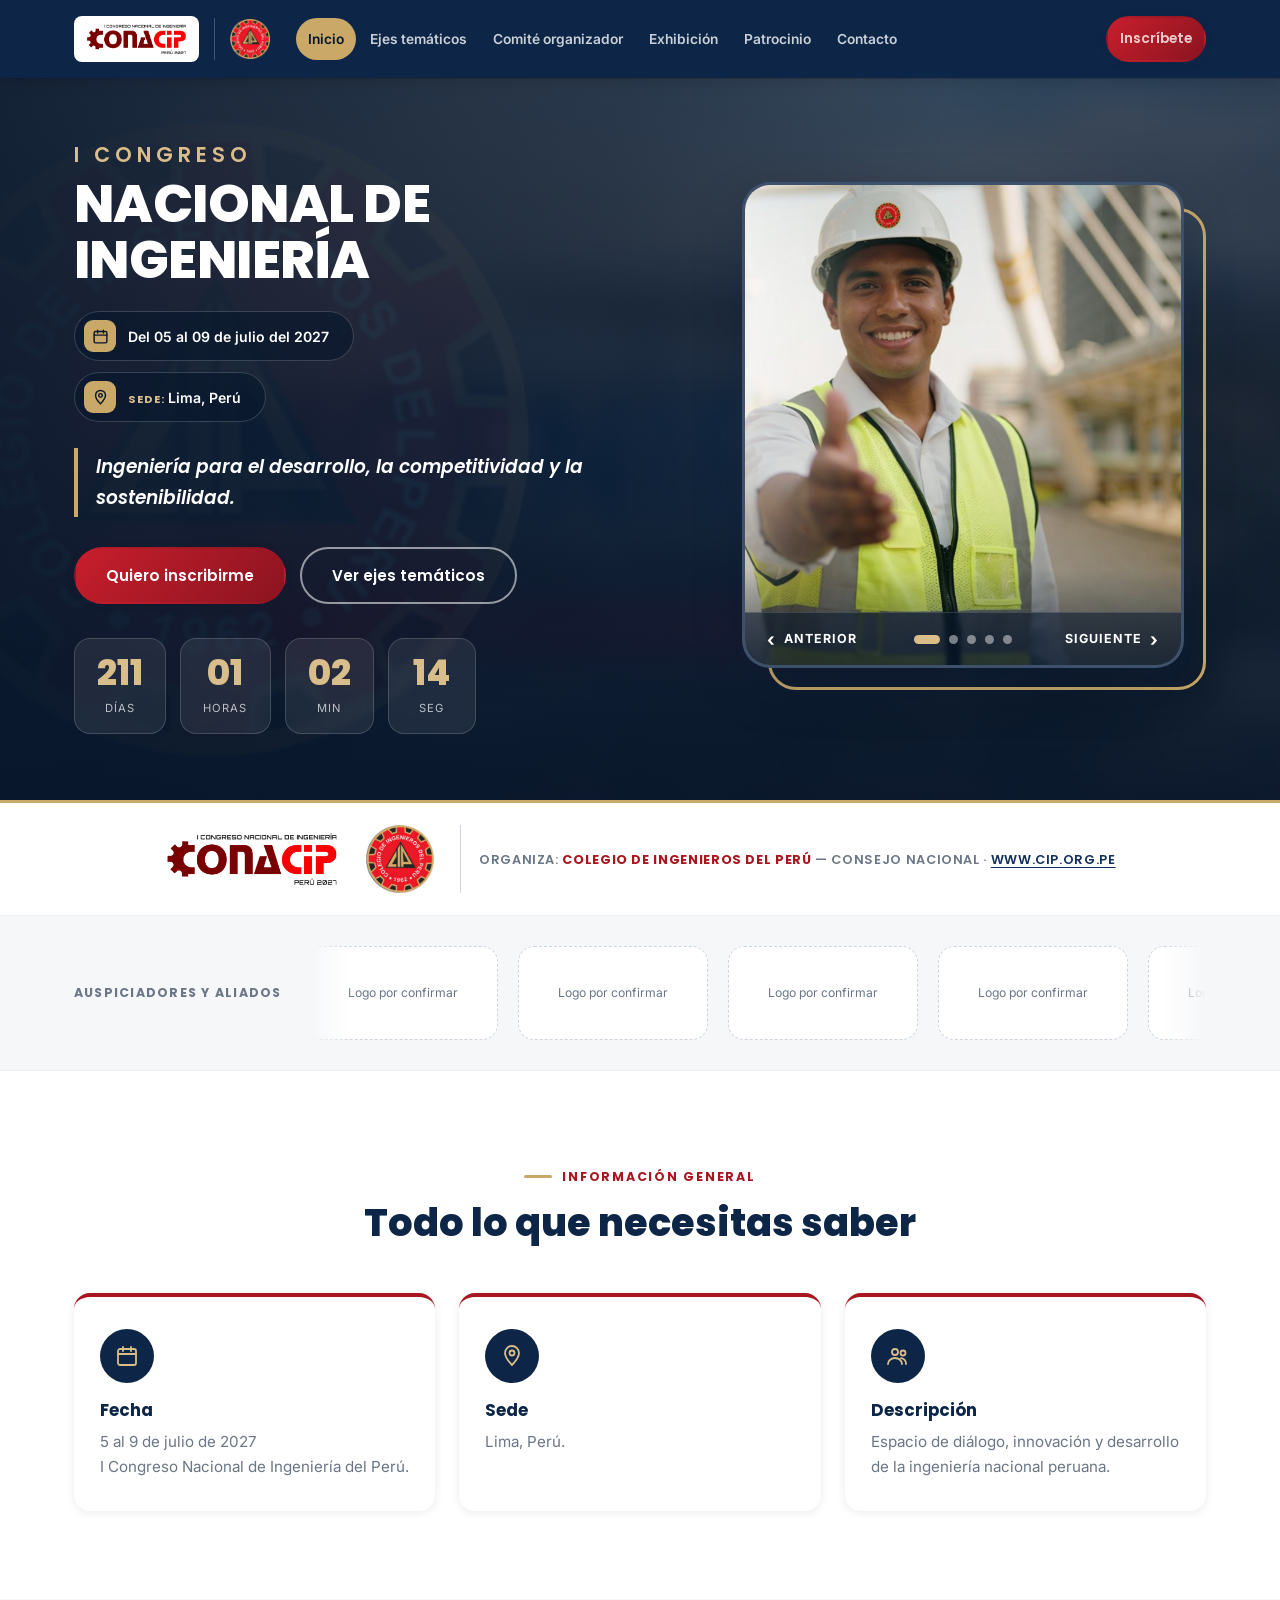
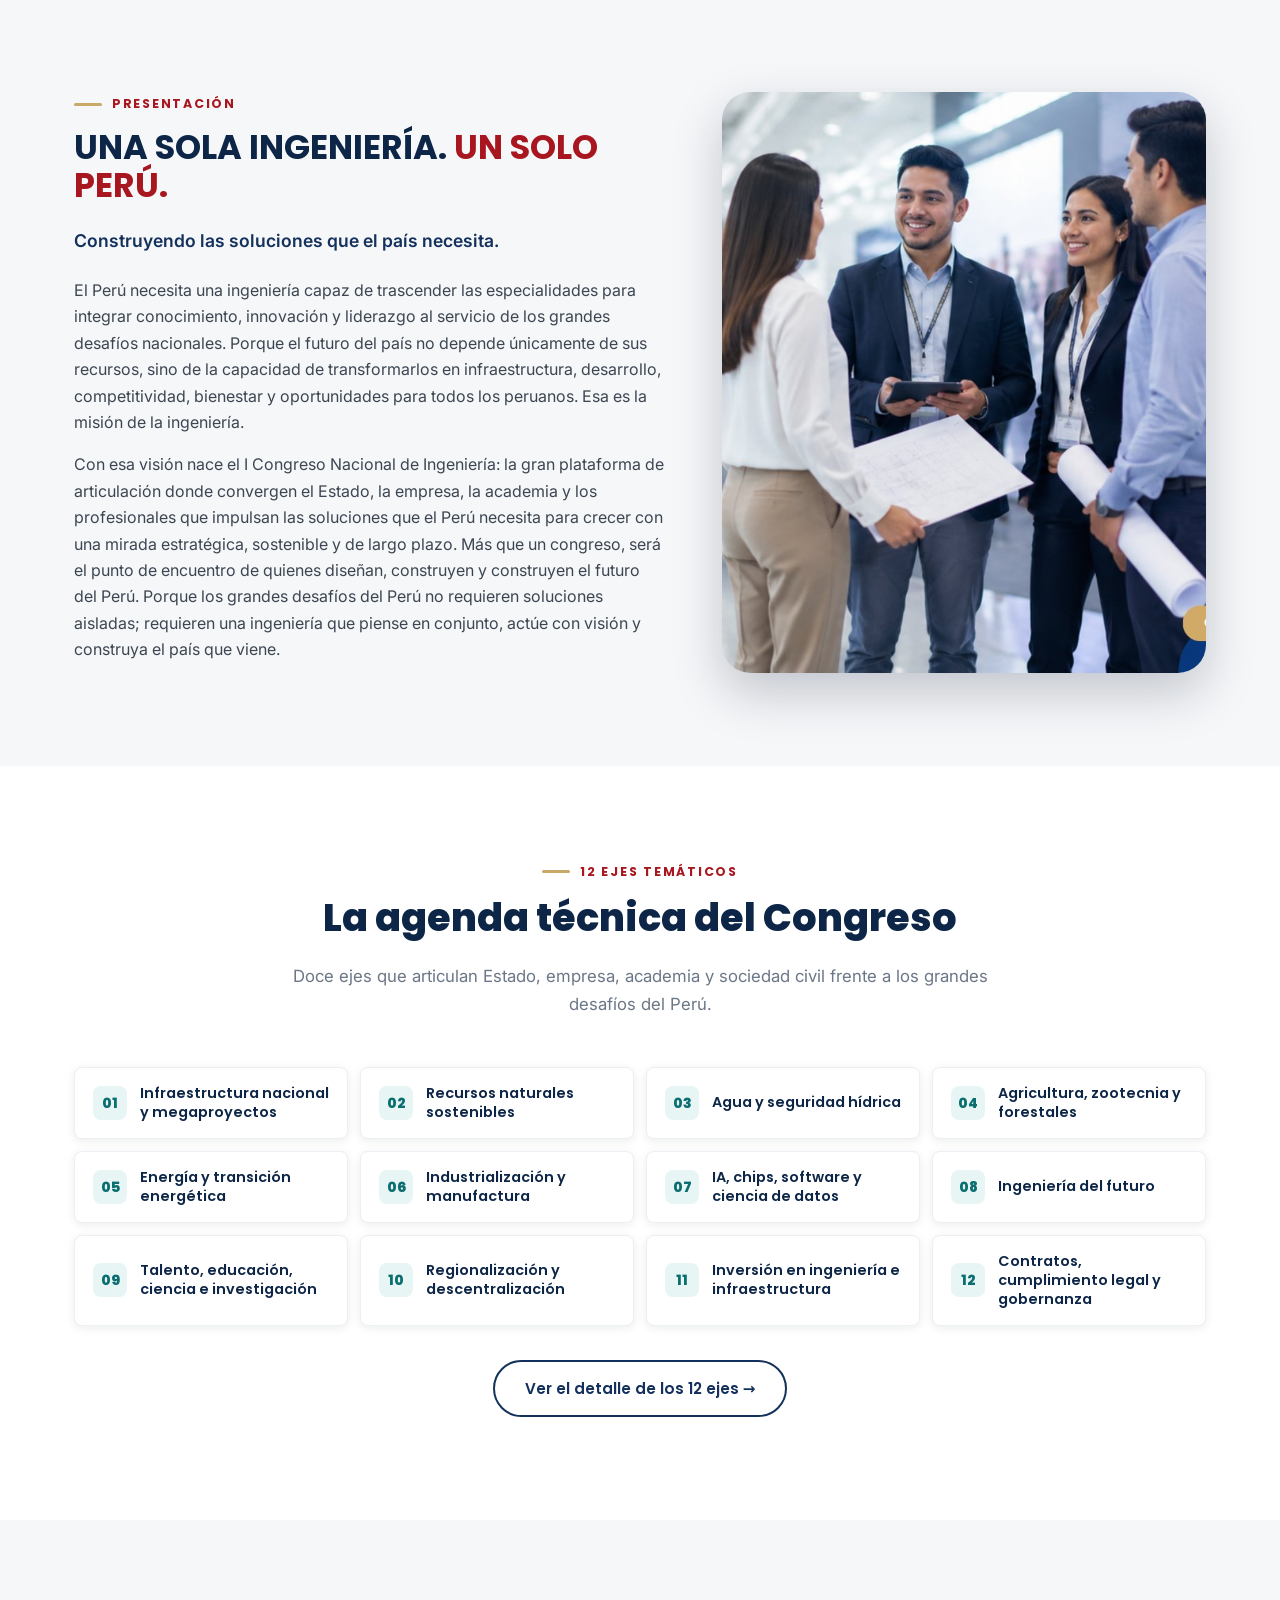
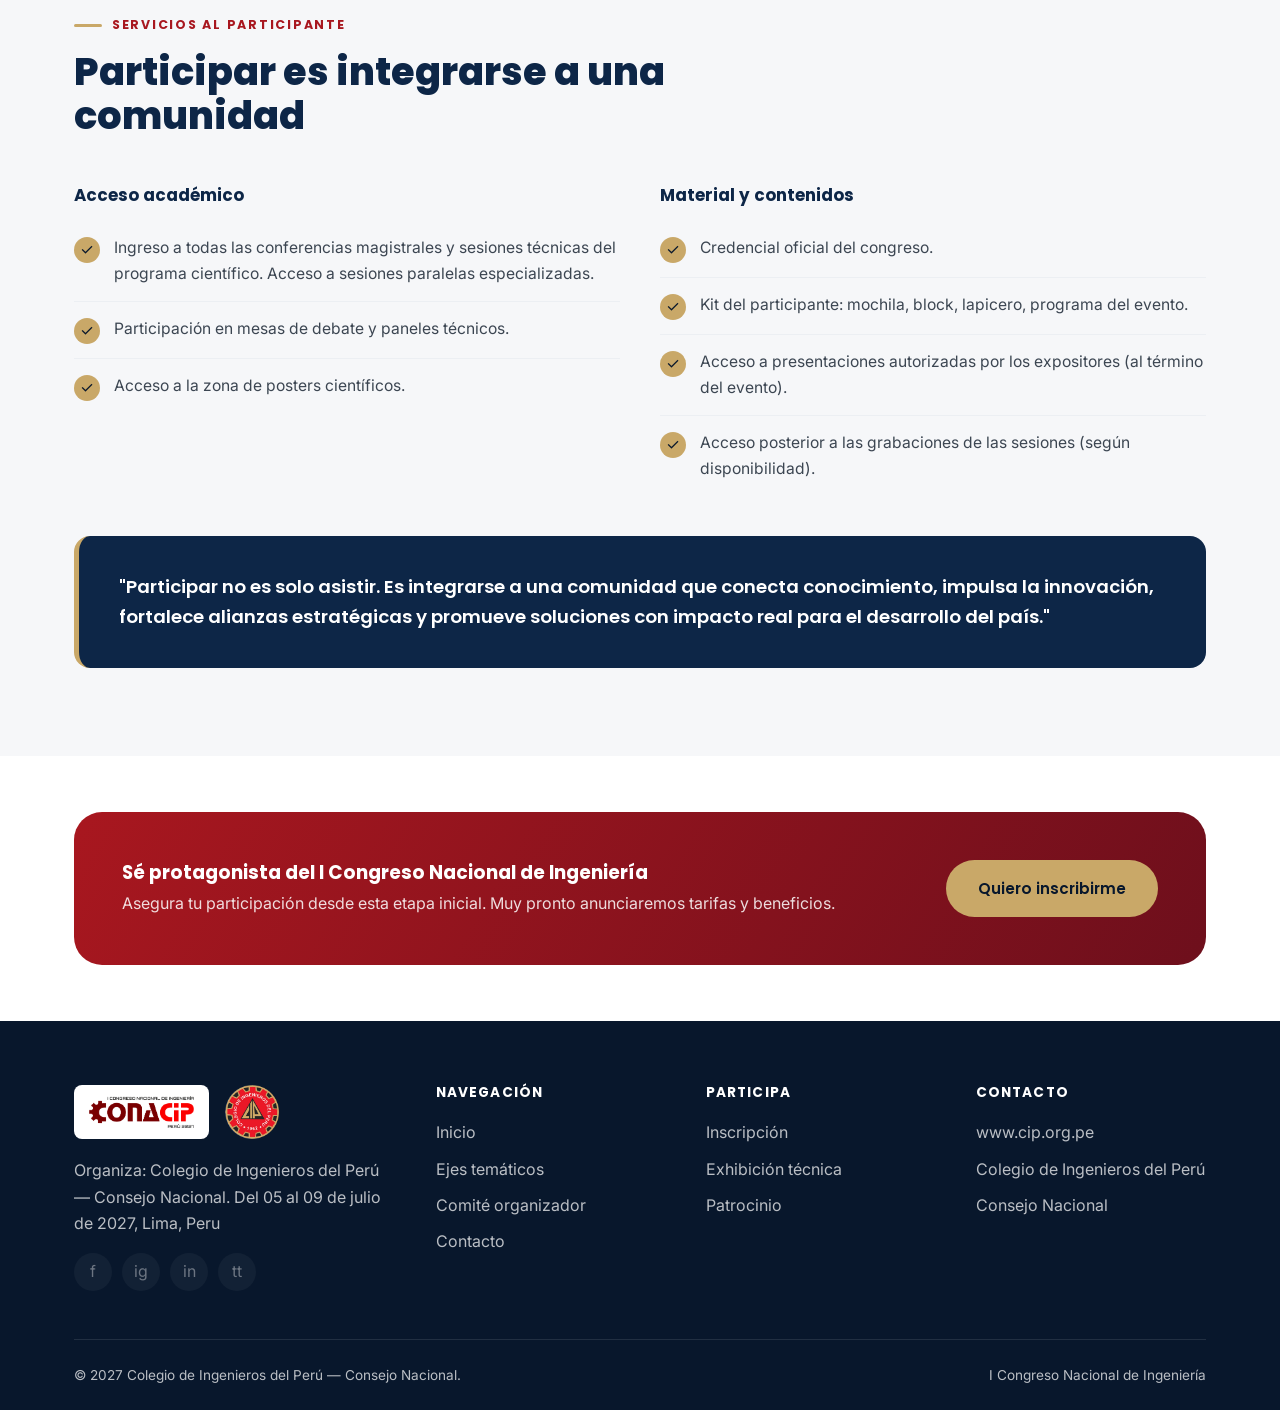
==== commit 2577e5bd: "v3" ====
--- a/index.html
+++ b/index.html
@@ -100,8 +100,10 @@
                alt="Profesionales de la ingeniería revisando planos de un proyecto">
           <img src="assets/img/photo-patrocinio.jpg"
                alt="Equipo técnico analizando información de un proyecto de ingeniería">
-          <img src="assets/img/photo-sede-cuartel.jpg"
-               alt="Cuartel General del Ejército del Perú, sede del Congreso">
+          <img src="assets/img/photo-sede-unalm.jpg"
+               alt="Universidad Nacional Agraria La Molina, sede del Congreso">
+          <img src="assets/img/photo-puente-atardecer.jpg"
+               alt="Construcción de un puente atirantado al atardecer">
         </div>
       </div>
     </div>
--- a/css/styles.css
+++ b/css/styles.css
@@ -268,9 +268,9 @@
   position: absolute;
   top: 0; right: 0; bottom: 0;
   width: 58%;
-  background-image: url("../assets/img/photo-sede-cuartel.jpg");
+  background-image: url("../assets/img/photo-sede-unalm.jpg");
   background-size: cover;
-  background-position: center 15%;
+  background-position: center 45%;
   opacity: 0.45;
   /* El borde izquierdo se disuelve, así no queda costura contra el degradado. */
   -webkit-mask-image: linear-gradient(90deg, transparent 0%, #000 48%);
--- a/css/styles-v3.css
+++ b/css/styles-v3.css
@@ -200,9 +200,51 @@
   pointer-events: none;
 }
 
+/* Barra inferior del carrusel: Anterior | puntos | Siguiente */
+body.v3 .carousel-nav {
+  position: absolute;
+  left: 0; right: 0; bottom: 0;
+  z-index: 2;
+  display: grid;
+  grid-template-columns: 1fr auto 1fr;
+  align-items: center;
+  gap: 12px;
+  padding: 10px 12px;
+  background: rgba(8, 23, 44, 0.55);
+  backdrop-filter: blur(2px);
+  border-top: 1px solid rgba(255, 255, 255, 0.14);
+}
+
+body.v3 .carousel-arrow {
+  display: inline-flex;
+  align-items: center;
+  gap: 8px;
+  padding: 6px 10px;
+  border: 0;
+  background: none;
+  color: #fff;
+  font: inherit;
+  font-size: 0.78rem;
+  font-weight: 700;
+  letter-spacing: 0.08em;
+  text-transform: uppercase;
+  cursor: pointer;
+  border-radius: var(--radius-pill);
+  transition: color 0.2s ease, background 0.2s ease;
+}
+body.v3 .carousel-arrow.is-prev { justify-self: start; }
+body.v3 .carousel-arrow.is-next { justify-self: end; }
+body.v3 .carousel-arrow .chev { font-size: 1.15rem; line-height: 1; }
+body.v3 .carousel-arrow:hover {
+  color: var(--gold-400);
+  background: rgba(255, 255, 255, 0.1);
+}
+body.v3 .carousel-arrow:focus-visible {
+  outline: 2px solid #fff;
+  outline-offset: 2px;
+}
+
 body.v3 .carousel-dots {
-  position: absolute;
-  left: 0; right: 0; bottom: 16px;
   z-index: 2;
   display: flex;
   justify-content: center;
@@ -225,6 +267,12 @@
 body.v3 .carousel-dots button:focus-visible {
   outline: 2px solid #fff;
   outline-offset: 3px;
+}
+
+/* En pantallas angostas se dejan solo las flechas, sin la palabra */
+@media (max-width: 480px) {
+  body.v3 .carousel-arrow .txt { display: none; }
+  body.v3 .carousel-arrow .chev { font-size: 1.4rem; }
 }
 
 @media (prefers-reduced-motion: reduce) {
@@ -1211,36 +1259,99 @@
   padding-bottom: 26px;
   border-bottom: 1px solid var(--gray-100);
 }
-body.v3 .eje-nav-link { display: block; color: inherit; }
+/* Cada enlace es una tarjeta con marco y flecha propia, para que se vea
+   que se puede pulsar. El color sale del eje de destino: el JS le pone
+   la clase eje-tN, que redefine --e-a y --e-b dentro de la tarjeta. */
+body.v3 .eje-nav-link {
+  position: relative;
+  display: flex;
+  align-items: center;
+  gap: 14px;
+  padding: 16px 18px;
+  color: inherit;
+  background: var(--white);
+  border: 1.5px solid var(--gray-100);
+  border-radius: var(--radius-md);
+  overflow: hidden;
+  transition: border-color 0.2s ease, box-shadow 0.2s ease, transform 0.2s ease;
+}
+/* Velo del color del eje, que solo se enciende al pasar el cursor */
+body.v3 .eje-nav-link::before {
+  content: "";
+  position: absolute;
+  inset: 0;
+  background: var(--e-a);
+  opacity: 0;
+  transition: opacity 0.2s ease;
+  pointer-events: none;
+}
+body.v3 .eje-nav-link:hover {
+  border-color: var(--e-a);
+  box-shadow: var(--shadow-sm);
+  transform: translateY(-2px);
+}
+body.v3 .eje-nav-link:hover::before { opacity: 0.07; }
+body.v3 .eje-nav-link:focus-visible {
+  outline: 2px solid var(--e-b);
+  outline-offset: 2px;
+}
+
+/* La flecha va primero en "anterior" y al final en "siguiente" */
+body.v3 .eje-nav-link .flecha {
+  flex: 0 0 auto;
+  display: grid;
+  place-items: center;
+  width: 38px;
+  height: 38px;
+  border-radius: 50%;
+  background: var(--e-a);
+  color: #fff;
+  font-size: 1.1rem;
+  line-height: 1;
+  transition: transform 0.2s ease;
+}
+body.v3 .eje-nav-link .texto { display: block; min-width: 0; }
 body.v3 .eje-nav-link.align-end { text-align: right; }
-body.v3 .eje-nav-link span {
+body.v3 .eje-nav-link.align-end .texto { order: -1; margin-left: auto; }
+body.v3 .eje-nav-link:hover .flecha { transform: translateX(-3px); }
+body.v3 .eje-nav-link.align-end:hover .flecha { transform: translateX(3px); }
+
+body.v3 .eje-nav-link .texto span {
   display: block;
   font-family: var(--font-head);
   font-weight: 700;
   font-size: 0.74rem;
   letter-spacing: 0.12em;
   text-transform: uppercase;
-  color: var(--teal-600);
+  color: var(--e-b);
   margin-bottom: 4px;
 }
 body.v3 .eje-nav-link strong {
+  display: block;
   font-family: var(--font-head);
   font-size: 0.96rem;
   line-height: 1.3;
   color: var(--navy-900);
 }
-body.v3 .eje-nav-link:hover strong { color: var(--teal-600); }
+body.v3 .eje-nav-link:hover strong { color: var(--e-b); }
+
 body.v3 .eje-nav-all {
-  padding: 11px 20px;
-  border: 1.5px solid var(--gray-300);
+  padding: 13px 22px;
+  border: 1.5px solid var(--navy-800);
   border-radius: var(--radius-pill);
   font-family: var(--font-head);
   font-weight: 700;
   font-size: 0.86rem;
   color: var(--navy-800);
   white-space: nowrap;
-}
-body.v3 .eje-nav-all:hover { border-color: var(--navy-800); background: var(--navy-800); color: #fff; }
+  transition: background 0.2s ease, color 0.2s ease, box-shadow 0.2s ease;
+}
+body.v3 .eje-nav-all:hover {
+  background: var(--navy-800);
+  color: #fff;
+  box-shadow: var(--shadow-sm);
+}
+body.v3 .eje-nav-all:focus-visible { outline: 2px solid var(--navy-800); outline-offset: 3px; }
 
 /* ------------------------------------------------------------ Responsivo */
 
@@ -1253,11 +1364,17 @@
 @media (max-width: 760px) {
   body.v3 .eje-hero { padding: 34px 0 40px; }
   body.v3 .eje-hero::before { width: 70%; }
+  /* En movil el texto pasa por encima de la foto: se oscurece mas */
+  body.v3 .eje-hero-foto { width: 70%; }
+  body.v3 .eje-hero-foto::after { background: rgba(8, 23, 44, 0.72); opacity: 1; }
   body.v3 .eje-hero h1 { max-width: none; }
   body.v3 .eje-hero-sub { max-width: none; }
 
-  body.v3 .eje-nav { grid-template-columns: 1fr; gap: 18px; text-align: left; }
+  /* En una sola columna las dos tarjetas se leen igual: flecha a la
+     izquierda y texto a la derecha en ambas. */
+  body.v3 .eje-nav { grid-template-columns: 1fr; gap: 14px; text-align: left; }
   body.v3 .eje-nav-link.align-end { text-align: left; }
+  body.v3 .eje-nav-link.align-end .texto { order: 0; margin-left: 0; }
   body.v3 .eje-nav-all { justify-self: start; }
 }
 
@@ -1945,14 +2062,34 @@
 }
 body.v3 .eje-hero-motivo svg { width: 100%; height: 100%; display: block; }
 
+/* Foto del eje: ocupa la misma cuna diagonal y la tapa */
+body.v3 .eje-hero-foto {
+  position: absolute;
+  inset: 0 0 0 auto;
+  z-index: 0;
+  width: 52%;
+  background-size: cover;
+  background-position: center;
+  clip-path: polygon(22% 0, 100% 0, 100% 100%, 0 100%);
+}
+/* Velo con el tono del eje: amarra la foto a la paleta y la funde con el
+   azul del lado del texto */
+body.v3 .eje-hero-foto::after {
+  content: "";
+  position: absolute;
+  inset: 0;
+  background: linear-gradient(100deg, var(--e-b) 0%, rgba(8, 23, 44, 0.45) 55%, rgba(8, 23, 44, 0.12) 100%);
+  opacity: 0.88;
+}
+
 /* Acentos de la ficha, ahora con el color del eje --------------------------- */
 
 body.v3 .eje-block h2 { color: var(--e-b); }
 body.v3 .eje-objetivo { border-left-color: var(--e-a); }
 body.v3 .eje-alcance li span { background: var(--e-a); }
 body.v3 .eje-metas span { color: var(--e-b); }
-body.v3 .eje-nav-link span { color: var(--e-b); }
-body.v3 .eje-nav-link:hover strong { color: var(--e-b); }
+/* Las tarjetas de anterior/siguiente llevan su propio color: cada una
+   recibe la clase del eje al que apunta, no la del eje que se está viendo. */
 
 @media (max-width: 1040px) {
   body.v3 .eje-hero-motivo { width: 330px; height: 330px; right: -50px; }
@@ -1977,3 +2114,389 @@
 body.v3 .eje-tile::before { background: linear-gradient(90deg, var(--e-a), var(--e-b)); }
 body.v3 .eje-tile:hover { border-color: var(--e-a); }
 body.v3 .eje-tile:hover .eje-tile-cta { color: var(--e-b); }
+
+/* ==========================================================================
+   PLANO DE EXHIBICIÓN (exhibicion.html)
+   El color no lo da la zona sino la situación del módulo: de un vistazo se
+   ve cuál está libre, cuál apartado y cuál ocupado. El tipo se distingue
+   por el tamaño: cada módulo está dibujado a escala.
+   ========================================================================== */
+
+body.v3 {
+  --pl-libre: var(--teal-500);
+  --pl-reserva: var(--gold-500);
+  --pl-ocupado: var(--navy-800);
+}
+
+/* El plano necesita más ancho que el resto de la página: esta sección
+   rompe el contenedor de 1180 px y se estira hasta 1520 px. */
+body.v3 .plano-seccion .container { max-width: 1520px; }
+
+/* ------------------------------------------------- Leyenda y filtros ----- */
+
+body.v3 .plano-barra {
+  display: flex;
+  flex-wrap: wrap;
+  justify-content: space-between;
+  align-items: center;
+  gap: 18px;
+  margin-bottom: 22px;
+}
+
+body.v3 .plano-leyenda {
+  display: flex;
+  flex-wrap: wrap;
+  align-items: center;
+  gap: 18px;
+  margin: 0;
+  padding: 0;
+  list-style: none;
+  font-size: 0.9rem;
+}
+body.v3 .plano-leyenda li { display: flex; align-items: center; gap: 8px; }
+body.v3 .plano-leyenda strong {
+  font-family: var(--font-head);
+  color: var(--navy-900);
+}
+body.v3 .plano-leyenda .total {
+  padding-left: 18px;
+  border-left: 1px solid var(--gray-300);
+  color: var(--gray-500);
+}
+body.v3 .plano-leyenda .marca {
+  width: 16px;
+  height: 16px;
+  border-radius: 4px;
+  flex-shrink: 0;
+}
+body.v3 .plano-leyenda .marca.es-disponible {
+  background: var(--white);
+  border: 2px dashed var(--pl-libre);
+}
+body.v3 .plano-leyenda .marca.es-reservado { background: var(--pl-reserva); }
+body.v3 .plano-leyenda .marca.es-ocupado { background: var(--pl-ocupado); }
+
+body.v3 .plano-filtros {
+  display: flex;
+  flex-wrap: wrap;
+  align-items: center;
+  gap: 12px;
+}
+body.v3 .plano-chips { display: flex; flex-wrap: wrap; gap: 6px; }
+body.v3 .plano-chips button {
+  padding: 8px 15px;
+  border: 1.5px solid var(--gray-300);
+  border-radius: var(--radius-pill);
+  background: var(--white);
+  font-family: var(--font-head);
+  font-weight: 600;
+  font-size: 0.82rem;
+  color: var(--gray-700);
+  cursor: pointer;
+  transition: background 0.2s ease, border-color 0.2s ease, color 0.2s ease;
+}
+body.v3 .plano-chips button:hover { border-color: var(--navy-800); color: var(--navy-900); }
+body.v3 .plano-chips button[aria-pressed="true"] {
+  background: var(--navy-800);
+  border-color: var(--navy-800);
+  color: #fff;
+}
+
+body.v3 .plano-select {
+  display: flex;
+  align-items: center;
+  gap: 8px;
+  font-size: 0.82rem;
+  color: var(--gray-500);
+}
+body.v3 .plano-select select {
+  padding: 8px 12px;
+  border: 1.5px solid var(--gray-300);
+  border-radius: var(--radius-pill);
+  background: var(--white);
+  font-family: var(--font-body);
+  font-size: 0.82rem;
+  color: var(--gray-700);
+}
+
+/* ---------------------------------------------------------- Armazón ------ */
+
+/* La ficha ocupa 300 px: con el contenedor de 1472 px útiles y 24 px de
+   hueco, al plano le quedan 1148 px, por encima de su ancho mínimo de
+   1100. Si se cambia una de las tres medidas hay que revisar las otras. */
+body.v3 .plano-wrap {
+  display: grid;
+  grid-template-columns: minmax(0, 1fr) 300px;
+  gap: 24px;
+  align-items: start;
+}
+
+/* El plano no se encoge: por debajo de su ancho mínimo se desplaza de lado,
+   que es preferible a deformar la planta. */
+body.v3 .plano-lienzo {
+  min-width: 0;
+  overflow-x: auto;
+  padding-bottom: 6px;
+}
+/* Lo enciende js/plano.js solo cuando el plano de verdad no entra */
+body.v3 .plano-scroll-aviso {
+  display: none;
+  margin: 0 0 8px;
+  font-size: 0.78rem;
+  color: var(--gray-500);
+}
+body.v3 .plano-lienzo.se-desplaza .plano-scroll-aviso { display: block; }
+
+body.v3 .plano-mapa {
+  min-width: 1100px;
+  padding: 20px;
+  background: var(--white);
+  border: 2px solid var(--navy-900);
+  border-radius: var(--radius-md);
+}
+
+/* El recinto guarda la proporción del plano real (60.40 × 25.20 m): todo
+   lo de adentro va posicionado en porcentaje, así nada se deforma. */
+body.v3 .plano-recinto {
+  position: relative;
+  width: 100%;
+  aspect-ratio: 60.4 / 25.2;
+}
+body.v3 .plano-trazado {
+  position: absolute;
+  inset: 0;
+  width: 100%;
+  height: 100%;
+  overflow: visible;
+}
+/* El SVG usa metros como unidad: los trazos se fijan en px para que no
+   engorden ni adelgacen con el ancho del plano. */
+body.v3 .plano-piso {
+  fill: var(--gray-050);
+  stroke: var(--navy-900);
+  stroke-width: 2px;
+  vector-effect: non-scaling-stroke;
+}
+body.v3 .plano-portico {
+  stroke: var(--red-700);
+  stroke-width: 7px;
+  stroke-linecap: round;
+  vector-effect: non-scaling-stroke;
+}
+/* Aquí 1px equivale a 1 m del plano */
+body.v3 .plano-portico-rotulo {
+  font-family: var(--font-head);
+  font-weight: 700;
+  font-size: 0.8px;
+  letter-spacing: 0.08px;
+  text-transform: uppercase;
+  text-anchor: middle;
+  fill: var(--red-700);
+}
+
+/* -------------------------------------------------------- Servicios ------ */
+
+/* Todo lo que no se alquila: recesos de café, árbol y monumento. */
+body.v3 .plano-servicio {
+  position: absolute;
+  display: grid;
+  place-items: center;
+  padding: 4px;
+  border-radius: var(--radius-sm);
+  background: var(--gray-100);
+  border: 1px solid var(--gray-300);
+  font-family: var(--font-head);
+  font-weight: 600;
+  font-size: 0.66rem;
+  line-height: 1.2;
+  text-align: center;
+  text-transform: uppercase;
+  letter-spacing: 0.06em;
+  color: var(--gray-500);
+}
+body.v3 .plano-servicio.es-vertical {
+  writing-mode: vertical-rl;
+  letter-spacing: 0.12em;
+}
+body.v3 .zona-arbol {
+  background: repeating-linear-gradient(45deg, var(--gray-100) 0 4px, var(--gray-050) 4px 8px);
+}
+body.v3 .zona-monumento {
+  border-radius: 50%;
+  border-style: dashed;
+  background: var(--white);
+}
+
+/* ----------------------------------------------------------- Celdas ------ */
+
+body.v3 .plano-celda {
+  position: relative;
+  display: flex;
+  flex-direction: column;
+  justify-content: center;
+  gap: 3px;
+  min-height: 62px;
+  padding: 8px 5px;
+  border-radius: var(--radius-sm);
+  border: 1.5px solid transparent;
+  font-family: var(--font-head);
+  font-size: 0.78rem;
+  line-height: 1.15;
+  text-align: center;
+  cursor: pointer;
+  overflow: hidden;
+  transition: transform 0.15s ease, box-shadow 0.15s ease, opacity 0.2s ease;
+}
+body.v3 .plano-celda-cod { font-weight: 700; letter-spacing: 0.04em; }
+body.v3 .plano-celda-emp {
+  font-family: var(--font-body);
+  font-size: 0.68rem;
+  font-weight: 500;
+  line-height: 1.2;
+  opacity: 0.85;
+  /* Un nombre largo se corta en dos líneas en vez de estirar la celda */
+  display: -webkit-box;
+  -webkit-line-clamp: 2;
+  -webkit-box-orient: vertical;
+  overflow: hidden;
+  overflow-wrap: anywhere;
+}
+
+body.v3 .plano-celda.es-disponible {
+  background: var(--white);
+  border-color: var(--pl-libre);
+  border-style: dashed;
+  color: var(--teal-600);
+}
+body.v3 .plano-celda.es-reservado {
+  background: var(--pl-reserva);
+  border-color: var(--gold-500);
+  color: var(--navy-950);
+}
+body.v3 .plano-celda.es-ocupado {
+  background: var(--pl-ocupado);
+  border-color: var(--navy-900);
+  color: #fff;
+}
+
+body.v3 .plano-celda:hover {
+  transform: translateY(-2px);
+  box-shadow: var(--shadow-sm);
+  z-index: 1;
+}
+body.v3 .plano-celda:focus-visible { outline: 2px solid var(--red-700); outline-offset: 2px; }
+body.v3 .plano-celda.is-sel {
+  box-shadow: 0 0 0 3px var(--red-600);
+  z-index: 2;
+}
+/* Lo que el filtro deja fuera se apaga, pero sigue dibujado para no perder
+   la referencia de dónde estaba. */
+body.v3 .plano-celda.is-apagado { opacity: 0.18; }
+body.v3 .plano-celda.is-apagado:hover { transform: none; box-shadow: none; }
+
+/* Dentro del recinto cada módulo va a escala: sin alto mínimo ni relleno,
+   que en los de 2 × 2 m apenas cabe el código. */
+body.v3 .plano-recinto .plano-celda {
+  position: absolute;
+  min-height: 0;
+  padding: 2px;
+  gap: 1px;
+  align-items: center;
+  font-size: 0.72rem;
+}
+
+body.v3 .plano-visibles {
+  margin: 12px 0 0;
+  font-size: 0.82rem;
+  color: var(--gray-500);
+}
+
+/* ------------------------------------------------------------- Ficha ----- */
+
+body.v3 .plano-panel { position: sticky; top: 96px; }
+body.v3 .plano-ficha {
+  padding: 22px;
+  background: var(--white);
+  border: 1px solid var(--gray-100);
+  border-radius: var(--radius-md);
+  box-shadow: var(--shadow-sm);
+}
+body.v3 .plano-ficha h3 {
+  margin: 10px 0 14px;
+  font-size: 1.6rem;
+  color: var(--navy-900);
+}
+body.v3 .plano-ficha-vacia { margin: 0; font-size: 0.9rem; color: var(--gray-500); }
+body.v3 .plano-ficha-estado {
+  display: inline-block;
+  padding: 5px 13px;
+  border-radius: var(--radius-pill);
+  font-family: var(--font-head);
+  font-weight: 700;
+  font-size: 0.7rem;
+  letter-spacing: 0.1em;
+  text-transform: uppercase;
+}
+body.v3 .plano-ficha-estado.es-disponible {
+  background: var(--teal-050);
+  color: var(--teal-600);
+}
+body.v3 .plano-ficha-estado.es-reservado {
+  background: var(--gold-400);
+  color: var(--navy-950);
+}
+body.v3 .plano-ficha-estado.es-ocupado {
+  background: var(--navy-800);
+  color: #fff;
+}
+
+body.v3 .plano-ficha-datos {
+  display: grid;
+  grid-template-columns: auto 1fr;
+  gap: 7px 14px;
+  margin: 0 0 18px;
+  font-size: 0.88rem;
+}
+body.v3 .plano-ficha-datos dt {
+  font-family: var(--font-head);
+  font-weight: 600;
+  font-size: 0.72rem;
+  letter-spacing: 0.06em;
+  text-transform: uppercase;
+  color: var(--gray-500);
+}
+body.v3 .plano-ficha-datos dd { margin: 0; color: var(--navy-900); }
+body.v3 .plano-ficha-nota {
+  margin: 0;
+  padding: 12px 14px;
+  background: var(--gray-050);
+  border-radius: var(--radius-sm);
+  font-size: 0.84rem;
+  color: var(--gray-500);
+}
+
+body.v3 .plano-nota {
+  margin-top: 20px;
+  font-size: 0.8rem;
+  color: var(--gray-500);
+}
+
+/* --------------------------------------------------------- Responsivo --- */
+
+/* Por debajo de este ancho el plano ya no cabe al costado de la ficha:
+   pasa a ocupar toda la línea y la ficha baja. Así se evita el
+   desplazamiento lateral hasta pantallas de unos 1150 px. */
+@media (max-width: 1500px) {
+  body.v3 .plano-wrap { grid-template-columns: 1fr; }
+  body.v3 .plano-panel { position: static; }
+  body.v3 .plano-ficha { max-width: 520px; }
+}
+
+@media (max-width: 760px) {
+  body.v3 .plano-barra { flex-direction: column; align-items: flex-start; }
+}
+
+@media (prefers-reduced-motion: reduce) {
+  body.v3 .plano-celda { transition: none; }
+  body.v3 .plano-celda:hover { transform: none; }
+}
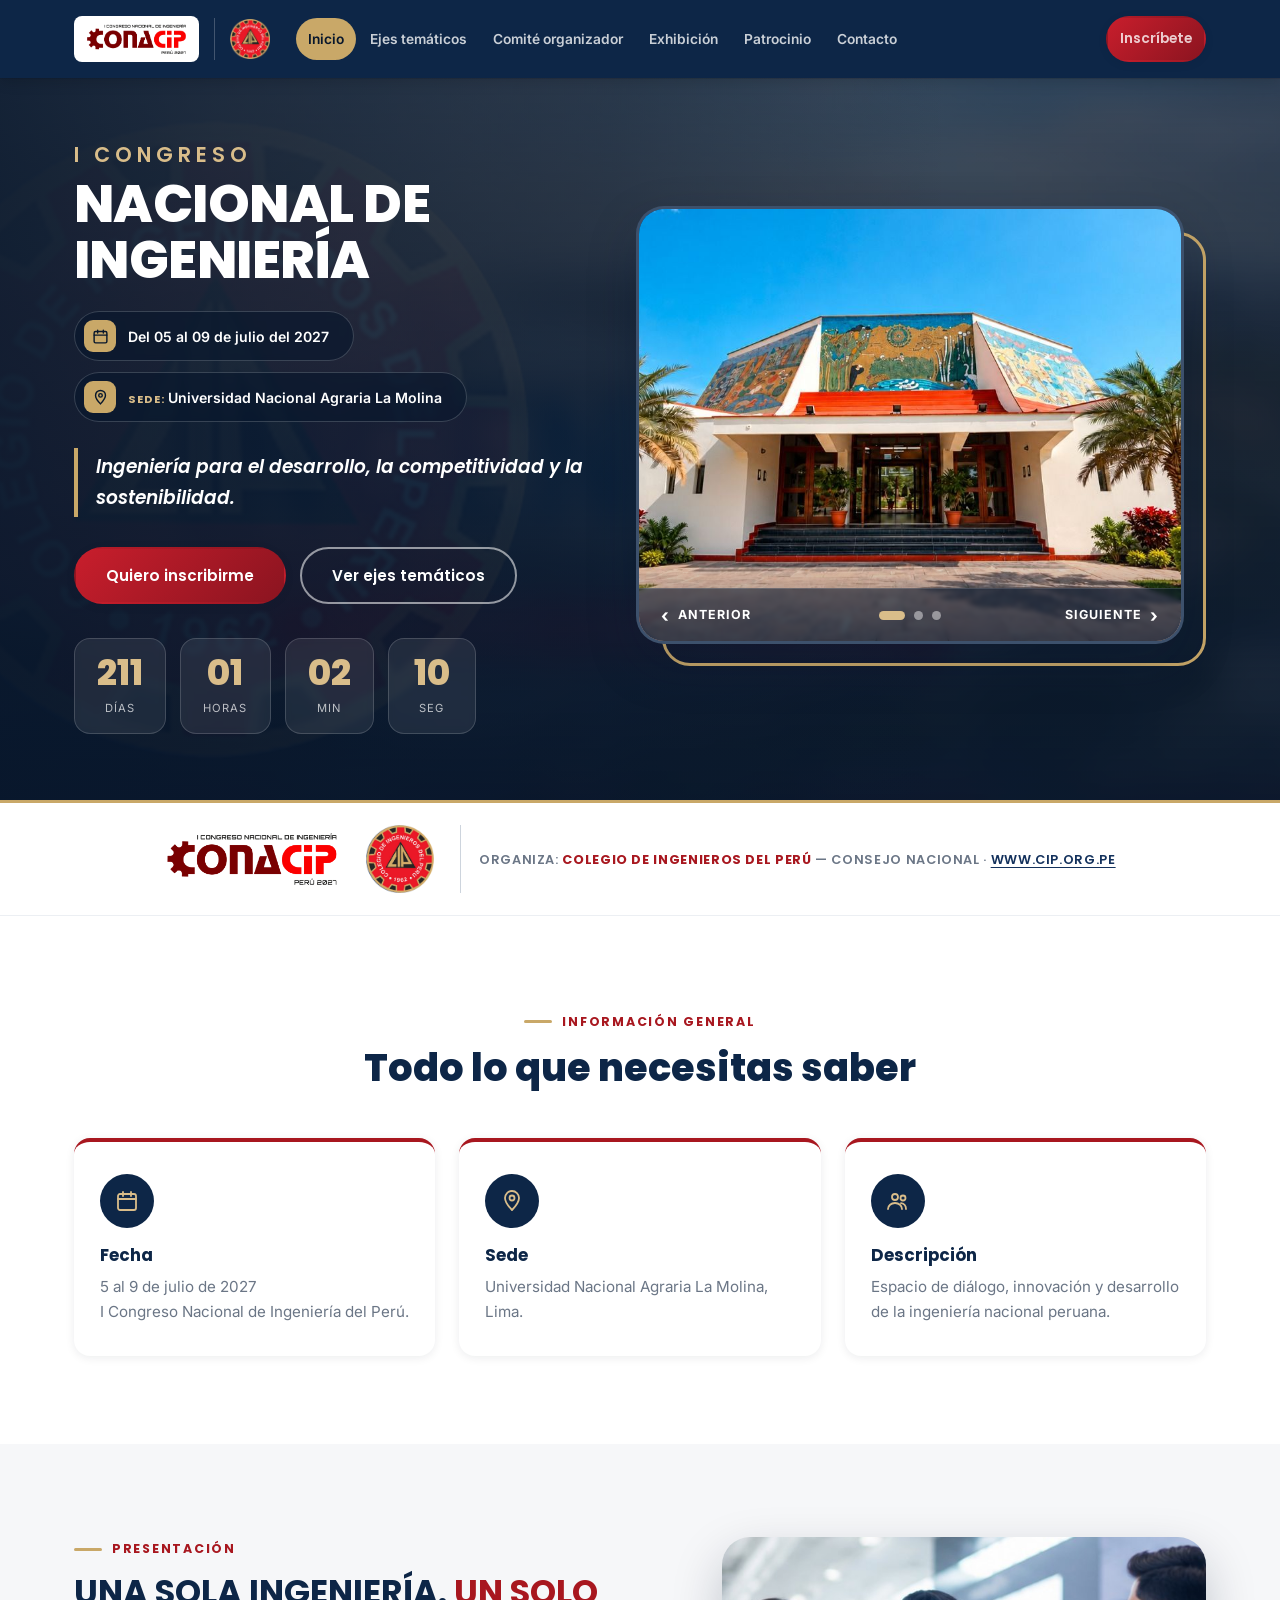
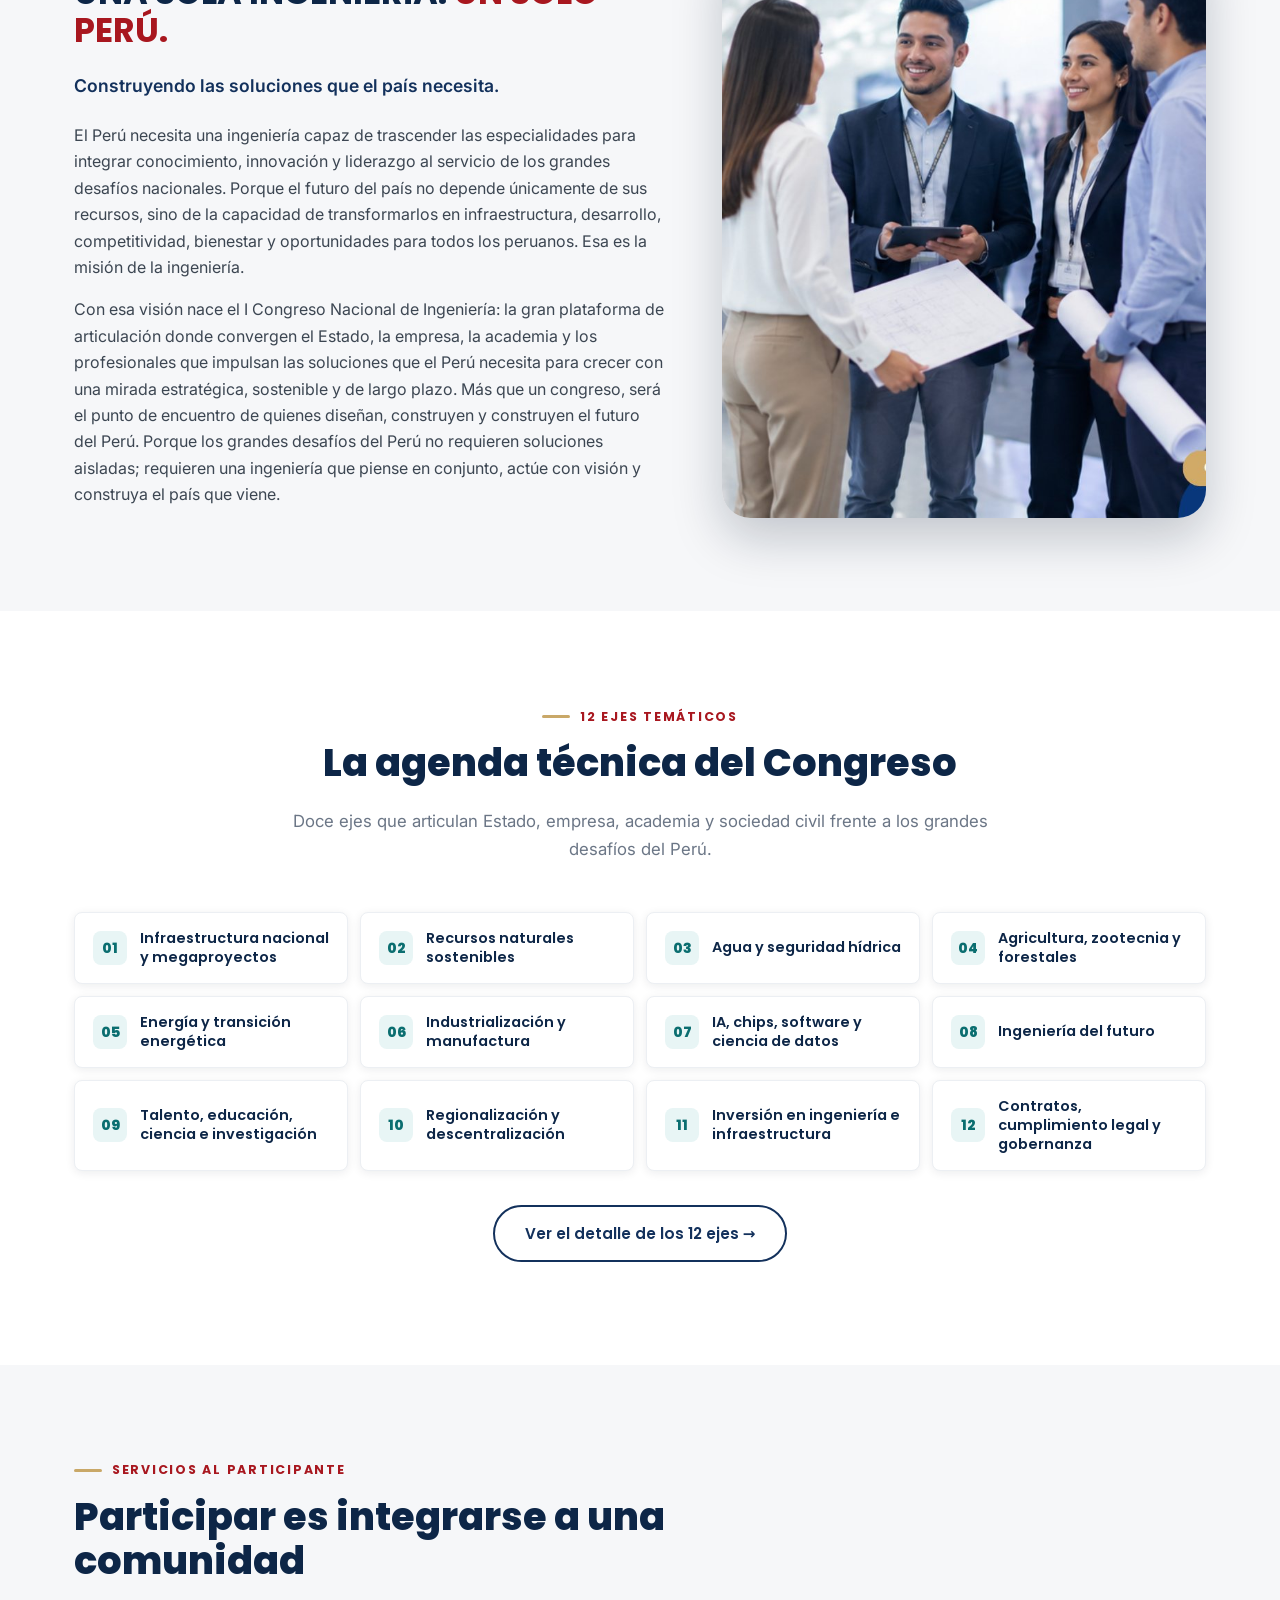
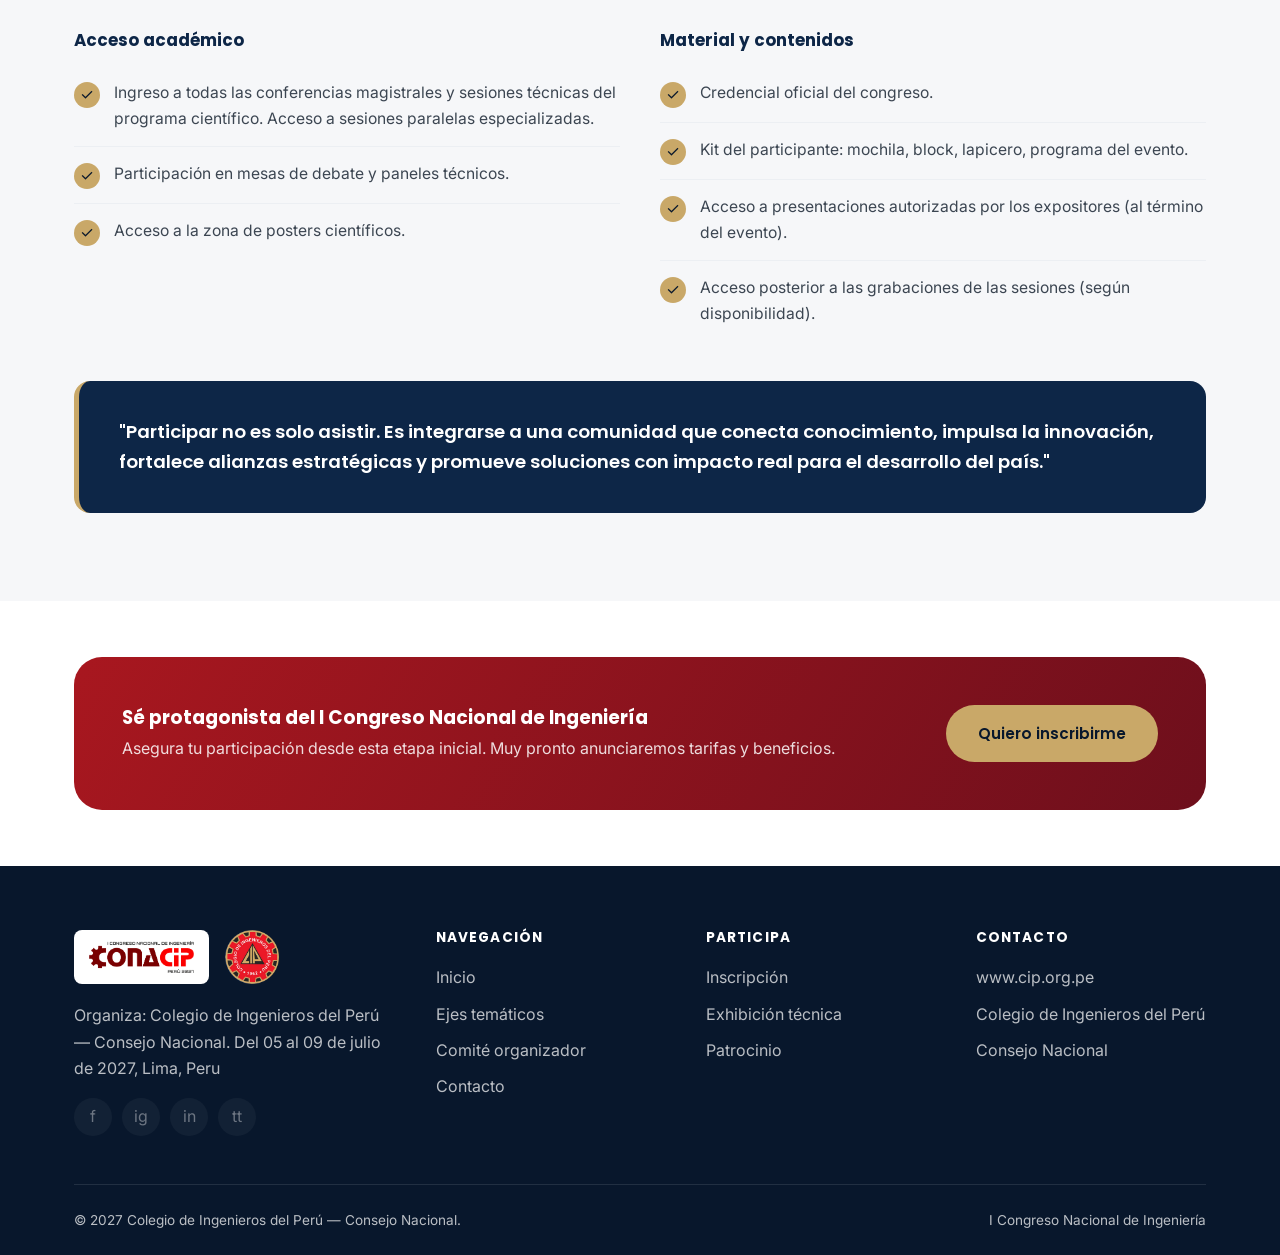
==== commit d8c44590: "Limpieza, fotos de la Agraria, plano ampliado y ajustes de ejes - Elimina archivos sin uso: .bak, ve" ====
--- a/index.html
+++ b/index.html
@@ -65,7 +65,7 @@
             <span class="ic" aria-hidden="true">
               <svg width="17" height="17" viewBox="0 0 24 24" fill="none" stroke="currentColor" stroke-width="2" stroke-linecap="round" stroke-linejoin="round"><path d="M12 21s7-7.2 7-12a7 7 0 1 0-14 0c0 4.8 7 12 7 12z"/><circle cx="12" cy="9" r="2.5"/></svg>
             </span>
-            <span><span class="lbl">Sede:</span>Lima, Perú</span>
+            <span><span class="lbl">Sede:</span>Universidad Nacional Agraria La Molina</span>
           </span>
         </div>
 
@@ -94,16 +94,12 @@
              aria-roledescription="carrusel"
              aria-label="Imágenes del I Congreso Nacional de Ingeniería">
           <img class="is-active" fetchpriority="high"
-               src="assets/img/photo-manifiesto.jpg"
-               alt="Ingeniero peruano con casco del Colegio de Ingenieros del Perú">
-          <img src="assets/img/photo-comite.jpg"
-               alt="Profesionales de la ingeniería revisando planos de un proyecto">
-          <img src="assets/img/photo-patrocinio.jpg"
-               alt="Equipo técnico analizando información de un proyecto de ingeniería">
-          <img src="assets/img/photo-sede-unalm.jpg"
+               src="assets/img/photo-sede-unalm.jpg"
                alt="Universidad Nacional Agraria La Molina, sede del Congreso">
-          <img src="assets/img/photo-puente-atardecer.jpg"
-               alt="Construcción de un puente atirantado al atardecer">
+          <img src="assets/img/photo-unalm-puerta.jpg" style="object-position: center"
+               alt="Puerta principal de la Universidad Nacional Agraria La Molina">
+          <img src="assets/img/photo-unalm-auditorio.jpg" style="object-position: center"
+               alt="Auditorio de la Universidad Nacional Agraria La Molina lleno de asistentes">
         </div>
       </div>
     </div>
@@ -120,7 +116,9 @@
   </div>
 </div>
 
-<div class="sponsor-strip">
+<!-- Franja de auspiciadores oculta por ahora; para mostrarla de nuevo,
+     quita "hidden". -->
+<div class="sponsor-strip" hidden>
   <div class="container">
     <span class="tag">Auspiciadores y aliados</span>
     <!-- Cinta giratoria de logos. js/main.js duplica los elementos las veces
@@ -159,7 +157,7 @@
           <svg width="24" height="24" viewBox="0 0 24 24" fill="none" stroke="currentColor" stroke-width="1.8" stroke-linecap="round" stroke-linejoin="round"><path d="M12 21s7-7.2 7-12a7 7 0 1 0-14 0c0 4.8 7 12 7 12z"/><circle cx="12" cy="9" r="2.5"/></svg>
         </div>
         <h3>Sede</h3>
-        <p>Lima, Perú.</p>
+        <p>Universidad Nacional Agraria La Molina, Lima.</p>
       </div>
       <div class="info-card">
         <div class="icon">
--- a/css/styles-v3.css
+++ b/css/styles-v3.css
@@ -65,8 +65,8 @@
 
 body.v3 .hero-v3-grid {
   display: grid;
-  grid-template-columns: 1.14fr 0.86fr;
-  gap: 52px;
+  grid-template-columns: 1fr 1.1fr;
+  gap: 44px;
   align-items: center;
   padding: 60px 0 66px;
 }
@@ -164,7 +164,7 @@
 }
 body.v3 .hero-v3-visual .frame {
   position: relative;
-  aspect-ratio: 4 / 4.4;
+  aspect-ratio: 5 / 4;
   border-radius: var(--radius-lg);
   overflow: hidden;
   border: 3px solid rgba(255, 255, 255, 0.2);
@@ -322,6 +322,12 @@
 
 /* Responsive --------------------------------------------------------------- */
 
+/* En pantallas anchas el carrusel se sale del contenedor hacia el margen
+   derecho, para que las fotos de la sede se vean más largas. */
+@media (min-width: 1400px) {
+  body.v3 .hero-v3-visual { margin-right: -140px; }
+}
+
 @media (max-width: 980px) {
   /* En el menú desplegable móvil el botón vuelve a su sitio */
   body.v3 .nav .nav-cta { margin: 12px 0 0; }
@@ -1238,6 +1244,66 @@
   font-size: 0.95rem;
   line-height: 1.6;
   color: rgba(255,255,255,0.9);
+}
+
+/* Foto lateral con movimiento: un acercamiento lento y continuo (efecto
+   Ken Burns), un velo de color abajo y un destello que la cruza al pasar
+   el cursor, que además la levanta un poco. */
+body.v3 .eje-foto-side {
+  position: relative;
+  margin: 0;
+  aspect-ratio: 4 / 5;
+  border-radius: var(--radius-md);
+  overflow: hidden;
+  box-shadow: var(--shadow-md);
+  transition: transform 0.4s ease, box-shadow 0.4s ease;
+}
+body.v3 .eje-foto-side img {
+  width: 100%;
+  height: 100%;
+  object-fit: cover;
+  transform-origin: 60% 40%;
+  animation: eje-foto-kenburns 18s ease-in-out infinite alternate;
+}
+body.v3 .eje-foto-side::before {
+  content: "";
+  position: absolute;
+  inset: 0;
+  z-index: 1;
+  background: linear-gradient(180deg, rgba(8, 23, 44, 0) 55%, rgba(8, 23, 44, 0.45) 100%);
+  pointer-events: none;
+}
+body.v3 .eje-foto-side::after {
+  content: "";
+  position: absolute;
+  top: 0;
+  bottom: 0;
+  left: -60%;
+  z-index: 2;
+  width: 40%;
+  background: linear-gradient(100deg, rgba(255,255,255,0) 0%, rgba(255,255,255,0.35) 50%, rgba(255,255,255,0) 100%);
+  transform: skewX(-18deg);
+  pointer-events: none;
+}
+body.v3 .eje-foto-side:hover {
+  transform: translateY(-6px);
+  box-shadow: var(--shadow-lg);
+}
+body.v3 .eje-foto-side:hover::after {
+  left: 130%;
+  transition: left 0.9s ease;
+}
+
+@keyframes eje-foto-kenburns {
+  from { transform: scale(1) translate(0, 0); }
+  to   { transform: scale(1.14) translate(-3%, 2%); }
+}
+
+@media (prefers-reduced-motion: reduce) {
+  body.v3 .eje-foto-side img { animation: none; }
+  body.v3 .eje-foto-side,
+  body.v3 .eje-foto-side:hover::after { transition: none; }
+  body.v3 .eje-foto-side:hover { transform: none; }
 }
 
 /* Boton de ficha mientras el PDF no existe */
@@ -1833,7 +1899,10 @@
 
 body.v3 .form-opciones {
   display: grid;
-  grid-template-columns: repeat(3, 1fr);
+  /* Una columna por opción visible: Patrocinio se oculta si aún no hay
+     número de WhatsApp */
+  grid-auto-flow: column;
+  grid-auto-columns: 1fr;
   gap: 10px;
   padding: 18px 20px;
   border-bottom: 1px solid var(--gray-100);
@@ -1917,7 +1986,7 @@
 
 @media (max-width: 560px) {
   /* Apiladas: en una fila de tres no cabe el texto de apoyo */
-  body.v3 .form-opciones { grid-template-columns: 1fr; padding: 14px; }
+  body.v3 .form-opciones { grid-auto-flow: row; padding: 14px; }
   body.v3 .form-opciones button {
     flex-direction: row;
     align-items: center;
@@ -2126,11 +2195,13 @@
   --pl-libre: var(--teal-500);
   --pl-reserva: var(--gold-500);
   --pl-ocupado: var(--navy-800);
+  /* Piso del recinto: es grass, por eso va en verde */
+  --pl-cesped: #9fcf7f;
 }
 
 /* El plano necesita más ancho que el resto de la página: esta sección
-   rompe el contenedor de 1180 px y se estira hasta 1520 px. */
-body.v3 .plano-seccion .container { max-width: 1520px; }
+   rompe el contenedor de 1180 px y se estira hasta 1760 px. */
+body.v3 .plano-seccion .container { max-width: 1760px; }
 
 /* ------------------------------------------------- Leyenda y filtros ----- */
 
@@ -2221,15 +2292,15 @@
 
 /* ---------------------------------------------------------- Armazón ------ */
 
-/* La ficha ocupa 300 px: con el contenedor de 1472 px útiles y 24 px de
-   hueco, al plano le quedan 1148 px, por encima de su ancho mínimo de
-   1100. Si se cambia una de las tres medidas hay que revisar las otras. */
+/* El plano ocupa todo el ancho y la ficha va debajo: el recinto es muy
+   alargado y al costado de la ficha quedaba demasiado chico. */
 body.v3 .plano-wrap {
   display: grid;
-  grid-template-columns: minmax(0, 1fr) 300px;
+  grid-template-columns: minmax(0, 1fr);
   gap: 24px;
   align-items: start;
 }
+body.v3 .plano-ficha { max-width: 520px; }
 
 /* El plano no se encoge: por debajo de su ancho mínimo se desplaza de lado,
    que es preferible a deformar la planta. */
@@ -2248,19 +2319,19 @@
 body.v3 .plano-lienzo.se-desplaza .plano-scroll-aviso { display: block; }
 
 body.v3 .plano-mapa {
-  min-width: 1100px;
+  min-width: 1400px;
   padding: 20px;
   background: var(--white);
   border: 2px solid var(--navy-900);
   border-radius: var(--radius-md);
 }
 
-/* El recinto guarda la proporción del plano real (60.40 × 25.20 m): todo
+/* El recinto guarda la proporción del plano (80.40 × 25.20 m): todo
    lo de adentro va posicionado en porcentaje, así nada se deforma. */
 body.v3 .plano-recinto {
   position: relative;
   width: 100%;
-  aspect-ratio: 60.4 / 25.2;
+  aspect-ratio: 80.4 / 25.2;
 }
 body.v3 .plano-trazado {
   position: absolute;
@@ -2272,7 +2343,7 @@
 /* El SVG usa metros como unidad: los trazos se fijan en px para que no
    engorden ni adelgacen con el ancho del plano. */
 body.v3 .plano-piso {
-  fill: var(--gray-050);
+  fill: var(--pl-cesped);
   stroke: var(--navy-900);
   stroke-width: 2px;
   vector-effect: non-scaling-stroke;
@@ -2403,6 +2474,10 @@
   gap: 1px;
   align-items: center;
   font-size: 0.72rem;
+  /* Pegados en fila: borde fino y sin esquinas redondeadas, para que los
+     bordes de los vecinos se monten en una sola línea. */
+  border-width: 1px;
+  border-radius: 0;
 }
 
 body.v3 .plano-visibles {
@@ -2413,7 +2488,7 @@
 
 /* ------------------------------------------------------------- Ficha ----- */
 
-body.v3 .plano-panel { position: sticky; top: 96px; }
+body.v3 .plano-panel { position: static; }
 body.v3 .plano-ficha {
   padding: 22px;
   background: var(--white);
@@ -2483,14 +2558,6 @@
 
 /* --------------------------------------------------------- Responsivo --- */
 
-/* Por debajo de este ancho el plano ya no cabe al costado de la ficha:
-   pasa a ocupar toda la línea y la ficha baja. Así se evita el
-   desplazamiento lateral hasta pantallas de unos 1150 px. */
-@media (max-width: 1500px) {
-  body.v3 .plano-wrap { grid-template-columns: 1fr; }
-  body.v3 .plano-panel { position: static; }
-  body.v3 .plano-ficha { max-width: 520px; }
-}
 
 @media (max-width: 760px) {
   body.v3 .plano-barra { flex-direction: column; align-items: flex-start; }
